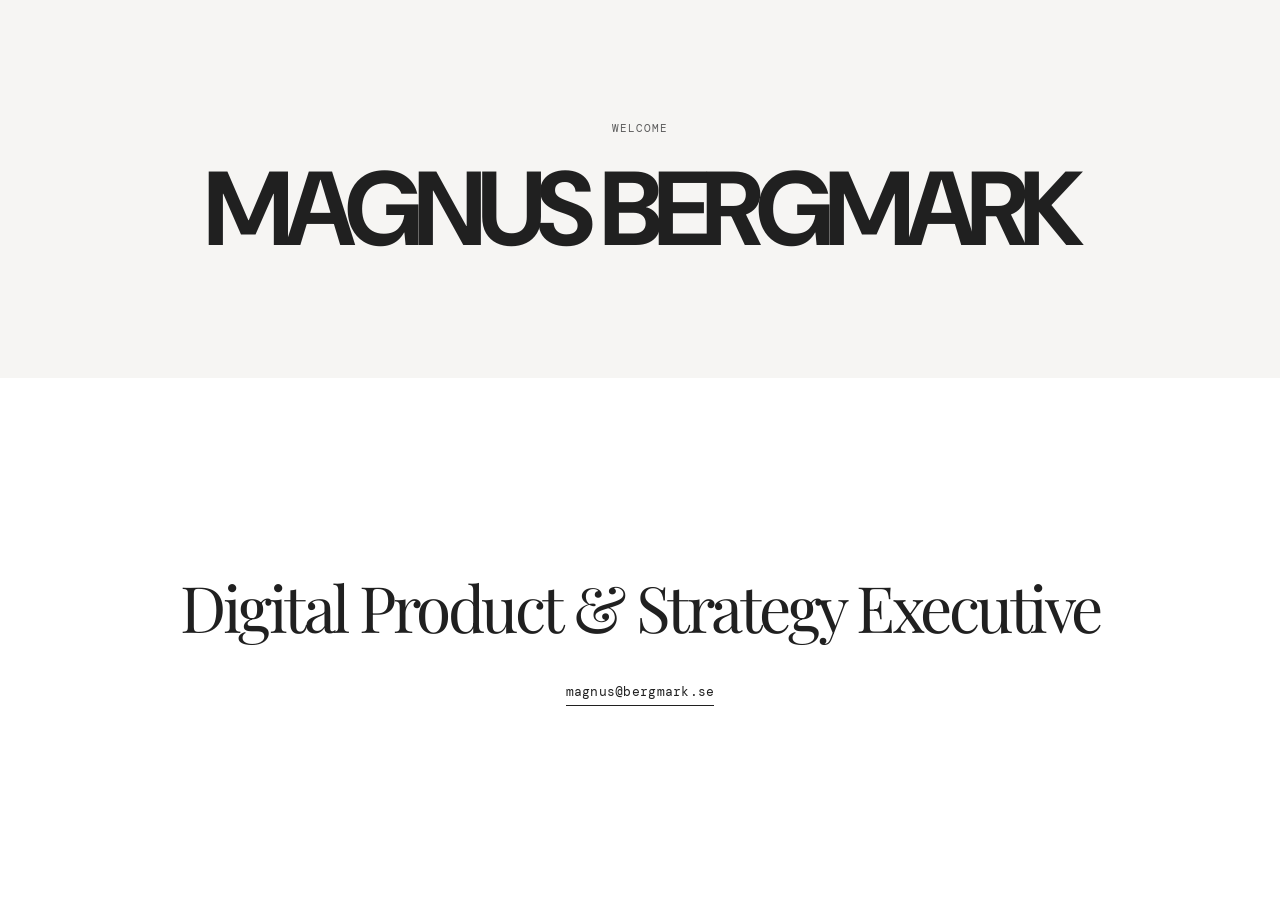
==== index.html @ d8d48bf5 "Initial website" ====
<!doctype html>
<html lang="en">
  <head>
    <meta charset="UTF-8" />
    <meta name="viewport" content="width=device-width, initial-scale=1.0" />
    <meta
      name="description"
      content="Magnus Bergmark — Digital Product & Strategy Executive."
    />
    <title>Magnus Bergmark</title>
    <link rel="preconnect" href="https://fonts.googleapis.com" />
    <link rel="preconnect" href="https://fonts.gstatic.com" crossorigin />
    <link
      href="https://fonts.googleapis.com/css2?family=DM+Mono&family=DM+Sans:wght@400;500;700&family=Playfair+Display:ital,wght@0,400;0,500;1,400&display=swap"
      rel="stylesheet"
    />
    <link rel="stylesheet" href="style.css" />
  </head>
  <body>
    <main>
      <section class="intro" aria-labelledby="name">
        <p class="eyebrow">WELCOME</p>
        <h1 id="name">MAGNUS BERGMARK</h1>
      </section>

      <section class="profile" aria-label="Introduction">
        <div class="profile-content">
          <p class="statement">
            Digital Product &amp; Strategy Executive
          </p>
          <a class="email" href="mailto:magnus@bergmark.se">magnus@bergmark.se</a>
        </div>
      </section>
    </main>
  </body>
</html>
---- style.css ----
:root {
  color: #202020;
  background: #f6f5f3;
  font-family: "DM Sans", Arial, sans-serif;
}

* {
  box-sizing: border-box;
}

body {
  margin: 0;
  min-width: 320px;
}

main {
  min-height: 100svh;
  display: grid;
  grid-template-rows: minmax(255px, 42vh) 1fr;
}

.intro {
  display: flex;
  flex-direction: column;
  align-items: center;
  justify-content: center;
  padding: 48px 24px;
  text-align: center;
}

.eyebrow {
  margin: 0 0 28px;
  color: #5d5d5d;
  font-family: "DM Mono", monospace;
  font-size: 0.7rem;
  letter-spacing: 0.08em;
  text-transform: uppercase;
}

h1 {
  margin: 0;
  font-size: clamp(2.8rem, 8.2vw, 7rem);
  font-weight: 700;
  letter-spacing: -0.08em;
  line-height: 0.9;
}

.profile {
  display: grid;
  place-items: center;
  padding: 80px 24px;
  background: #fff;
}

.profile-content {
  max-width: 970px;
  text-align: center;
}

.statement {
  margin: 0;
  font-family: "Playfair Display", Georgia, serif;
  font-size: clamp(2.1rem, 5vw, 4.65rem);
  font-weight: 400;
  letter-spacing: -0.055em;
  line-height: 1.08;
}

.statement span {
  color: #b1b1b1;
  font-family: "DM Sans", sans-serif;
  font-size: 0.55em;
  padding: 0 0.08em;
}

.email {
  display: inline-block;
  margin-top: 42px;
  border-bottom: 1px solid currentColor;
  color: inherit;
  font-family: "DM Mono", monospace;
  font-size: 0.82rem;
  letter-spacing: 0.02em;
  padding-bottom: 5px;
  text-decoration: none;
  transition: opacity 160ms ease;
}

.email:hover,
.email:focus-visible {
  opacity: 0.55;
}

@media (max-width: 580px) {
  main {
    grid-template-rows: minmax(230px, 34svh) 1fr;
  }

  .statement span {
    display: none;
  }

  .statement {
    line-height: 1.14;
  }
}
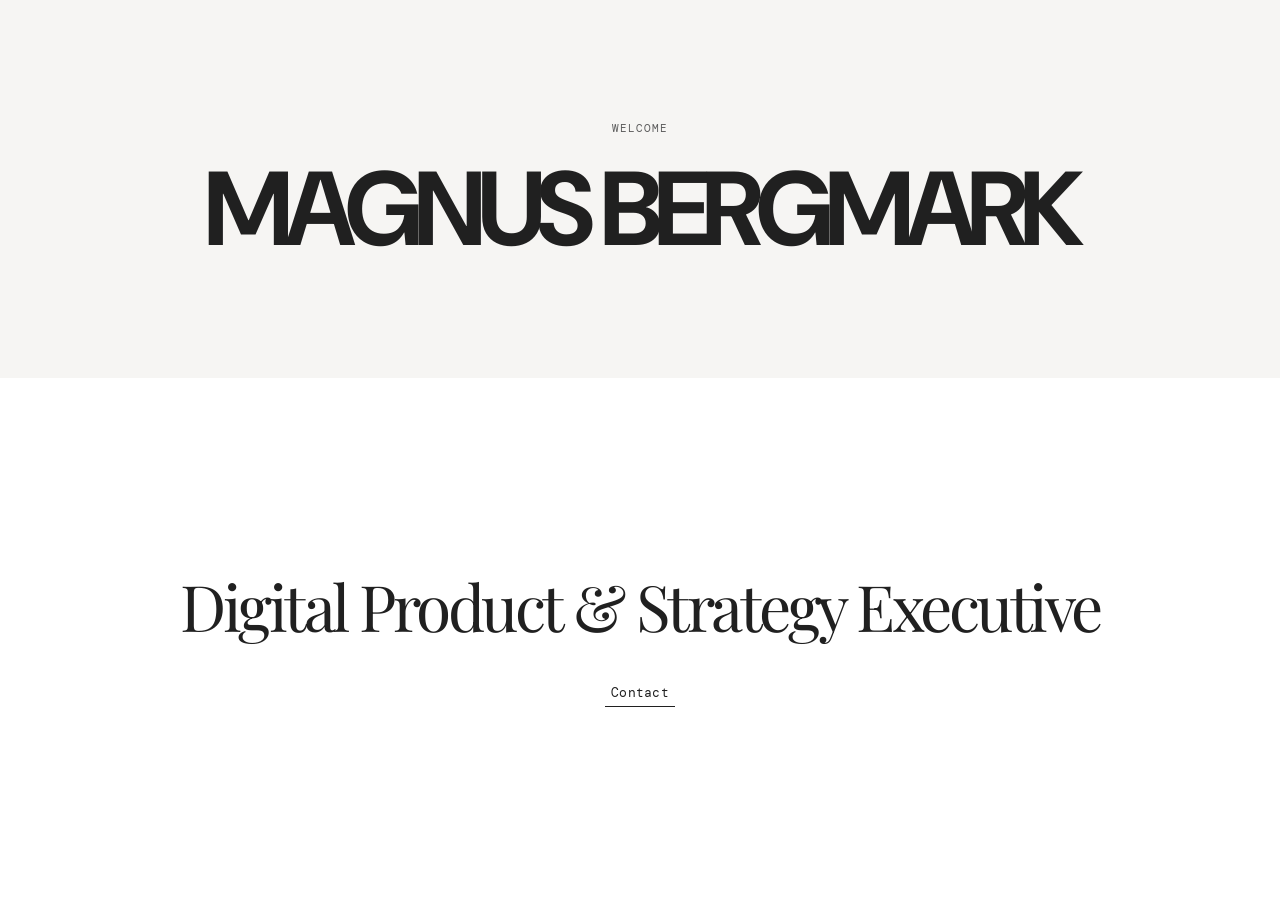
==== commit 9f408ef3: "Replace public email with contact button" ====
--- a/index.html
+++ b/index.html
@@ -28,9 +28,20 @@
           <p class="statement">
             Digital Product &amp; Strategy Executive
           </p>
-          <a class="email" href="mailto:magnus@bergmark.se">magnus@bergmark.se</a>
+          <button class="contact" id="contact-button" type="button">
+            Contact
+          </button>
         </div>
       </section>
     </main>
+    <script>
+      const contactButton = document.querySelector("#contact-button");
+
+      contactButton.addEventListener("click", () => {
+        const user = "magnus";
+        const domain = "bergmark.se";
+        window.location.href = `mailto:${user}@${domain}`;
+      });
+    </script>
   </body>
 </html>
--- a/style.css
+++ b/style.css
@@ -73,11 +73,14 @@
   padding: 0 0.08em;
 }
 
-.email {
+.contact {
   display: inline-block;
   margin-top: 42px;
+  border: 0;
   border-bottom: 1px solid currentColor;
+  background: transparent;
   color: inherit;
+  cursor: pointer;
   font-family: "DM Mono", monospace;
   font-size: 0.82rem;
   letter-spacing: 0.02em;
@@ -86,8 +89,8 @@
   transition: opacity 160ms ease;
 }
 
-.email:hover,
-.email:focus-visible {
+.contact:hover,
+.contact:focus-visible {
   opacity: 0.55;
 }
 
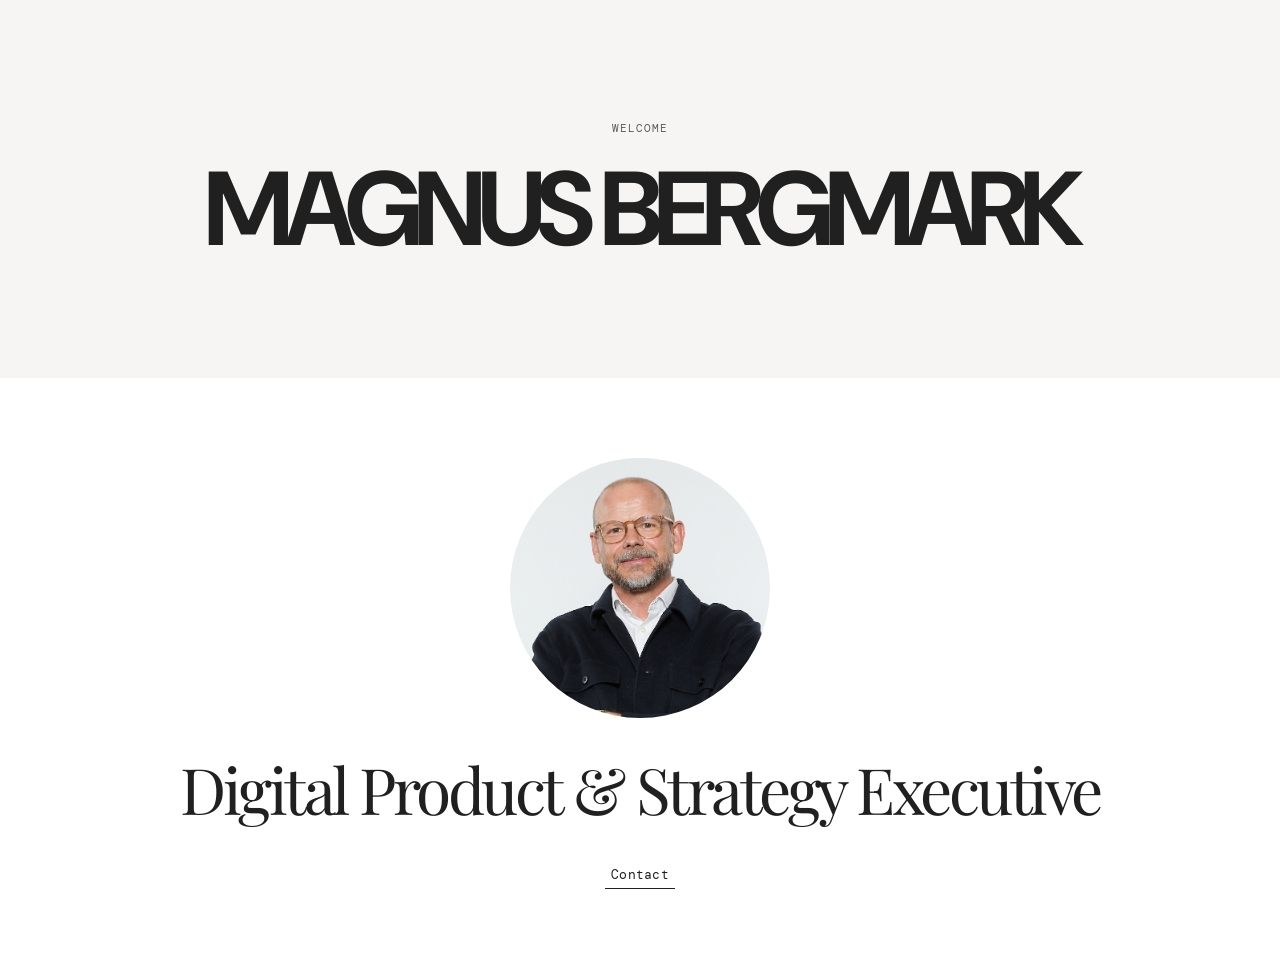
==== commit 0f35193f: "Add profile portrait" ====
--- a/index.html
+++ b/index.html
@@ -25,6 +25,11 @@
 
       <section class="profile" aria-label="Introduction">
         <div class="profile-content">
+          <img
+            class="profile-photo"
+            src="images/magnus-bergmark.jpg"
+            alt="Portrait of Magnus Bergmark"
+          />
           <p class="statement">
             Digital Product &amp; Strategy Executive
           </p>
--- a/style.css
+++ b/style.css
@@ -57,6 +57,16 @@
   text-align: center;
 }
 
+.profile-photo {
+  display: block;
+  width: min(260px, 70vw);
+  aspect-ratio: 1;
+  margin: 0 auto 36px;
+  border-radius: 50%;
+  object-fit: cover;
+  object-position: center 20%;
+}
+
 .statement {
   margin: 0;
   font-family: "Playfair Display", Georgia, serif;
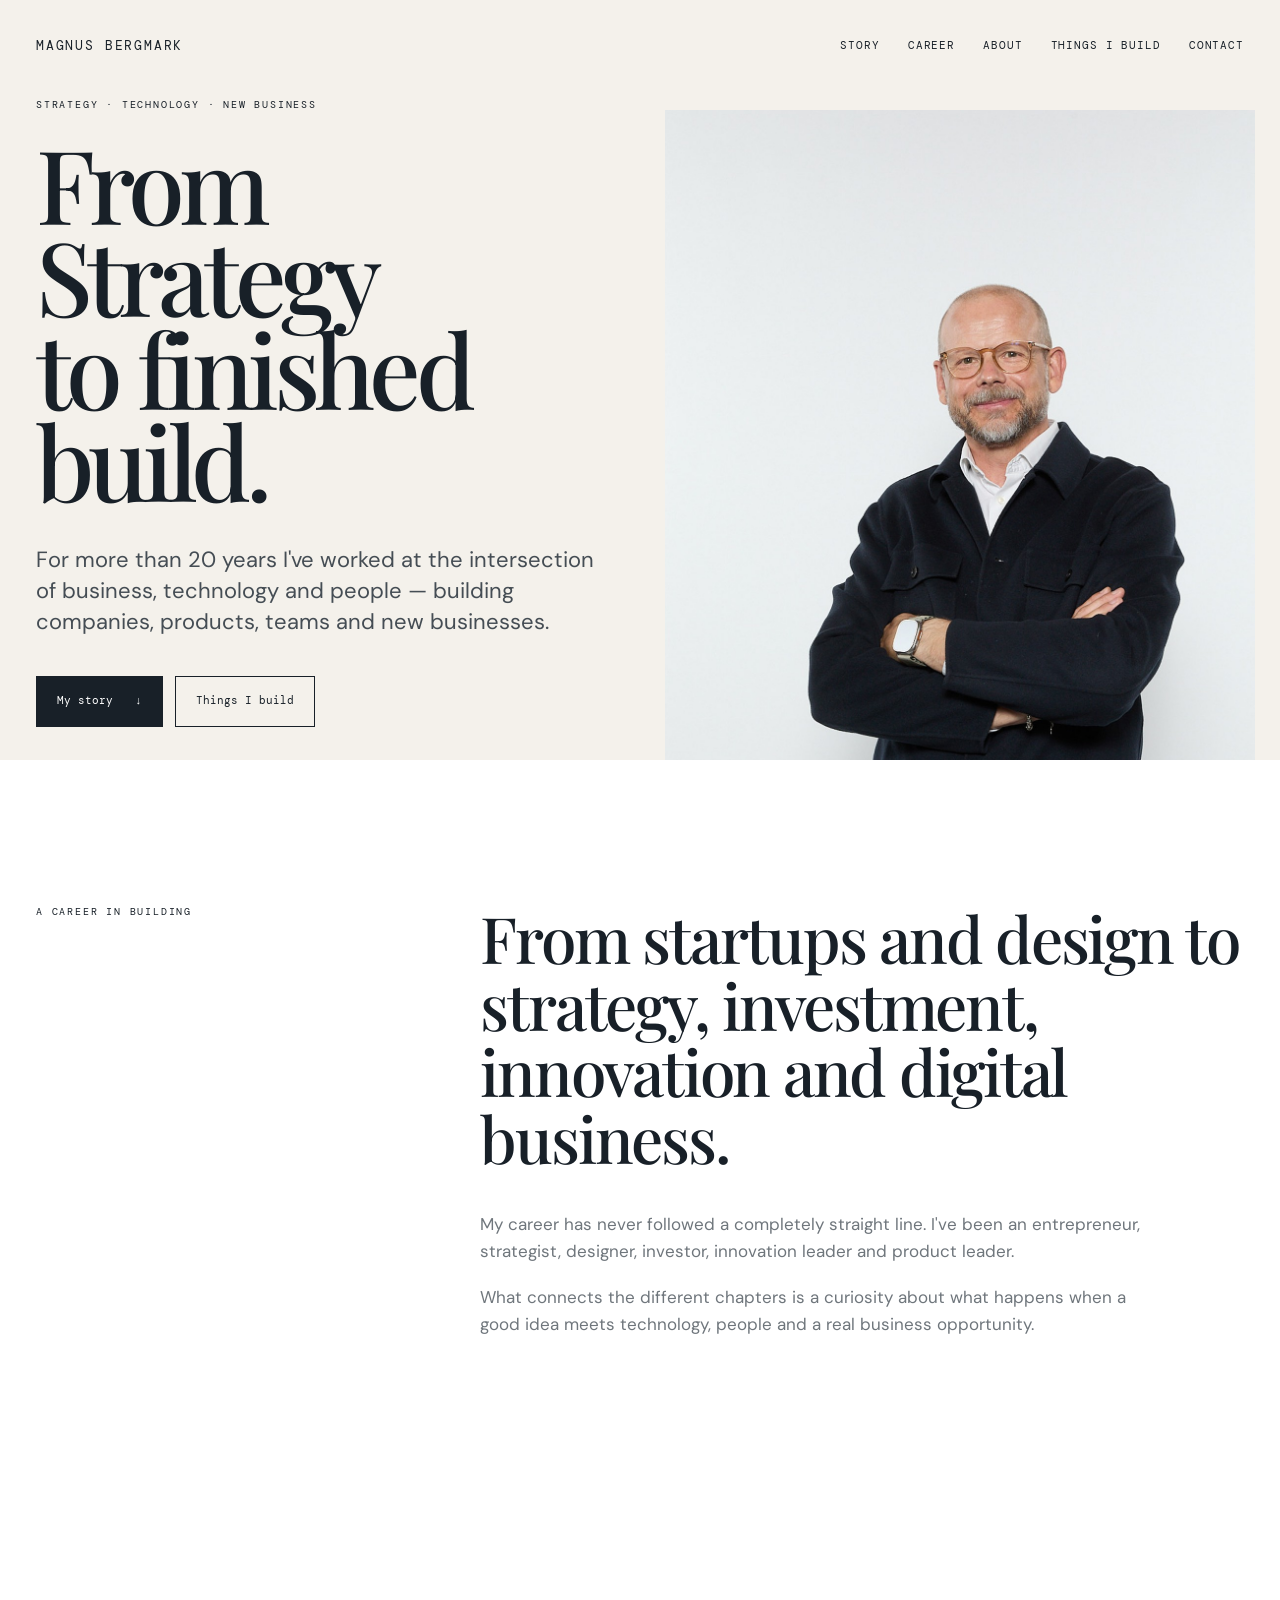
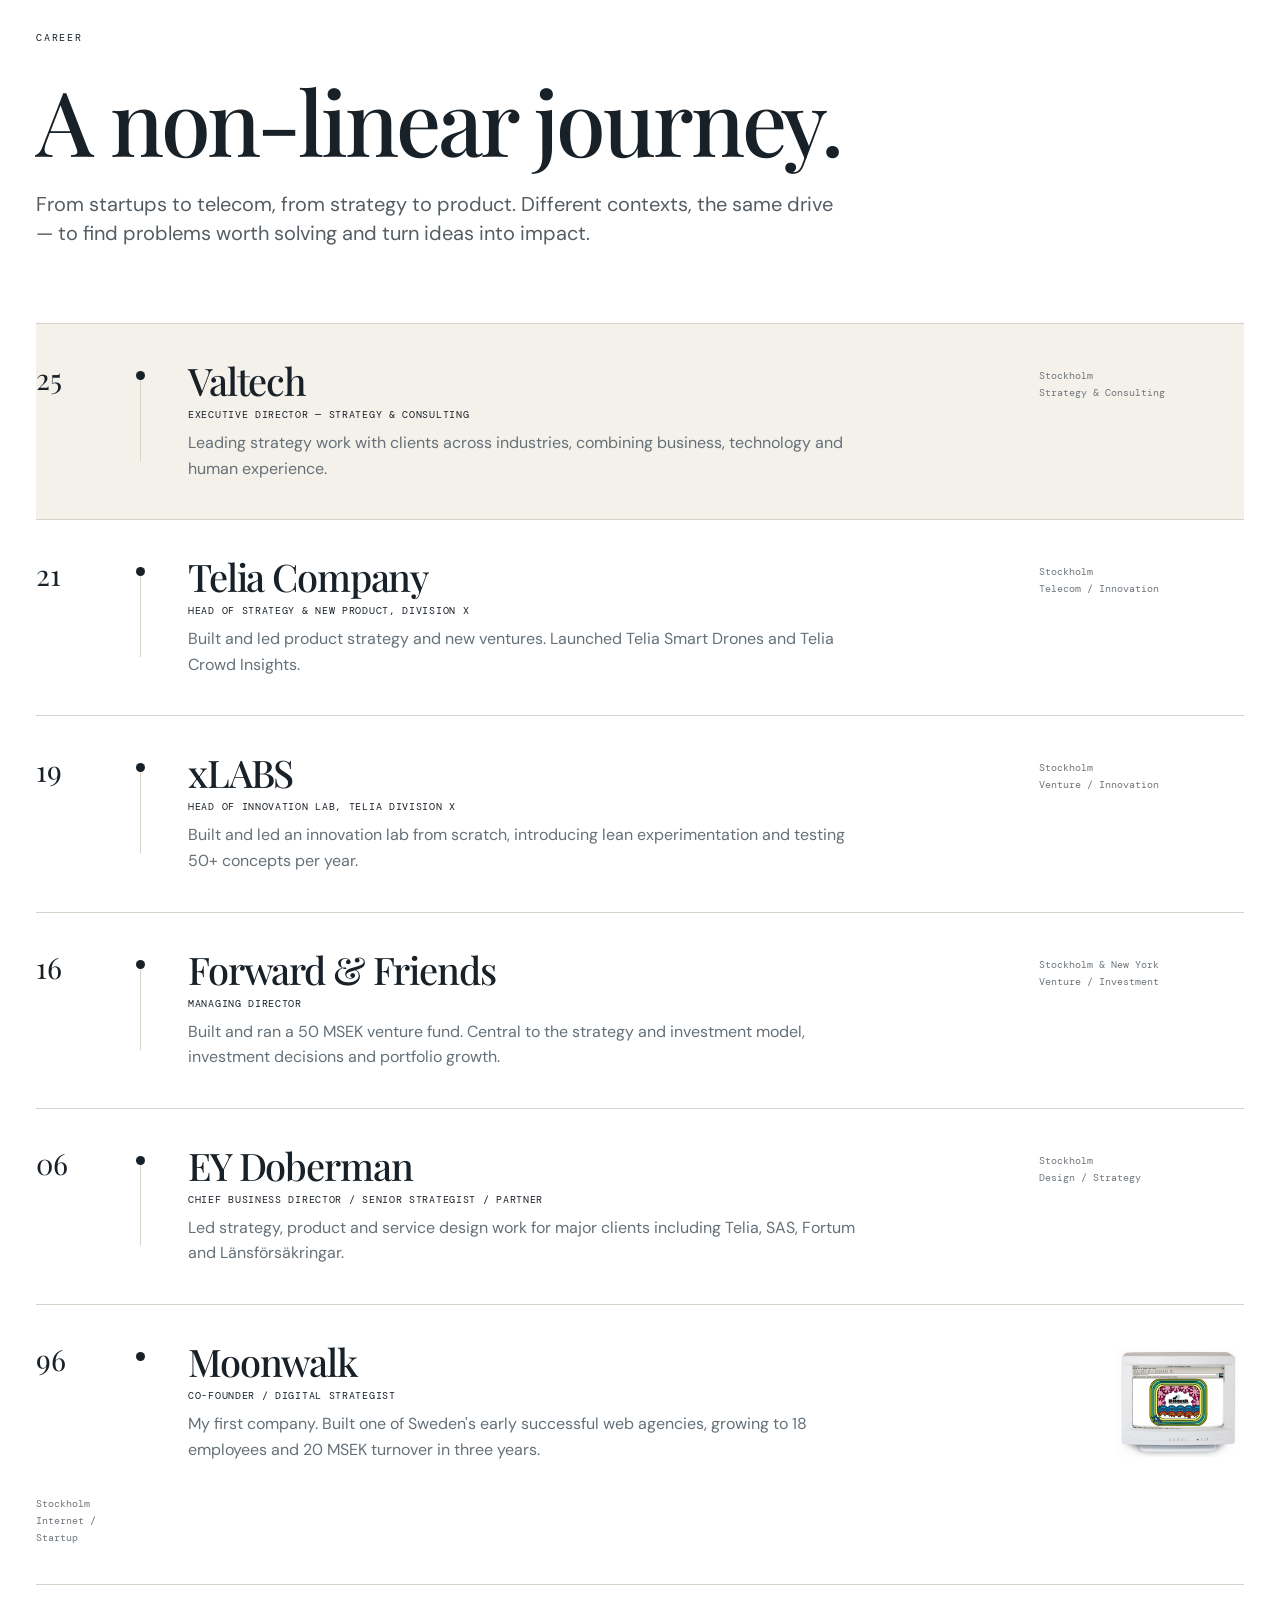
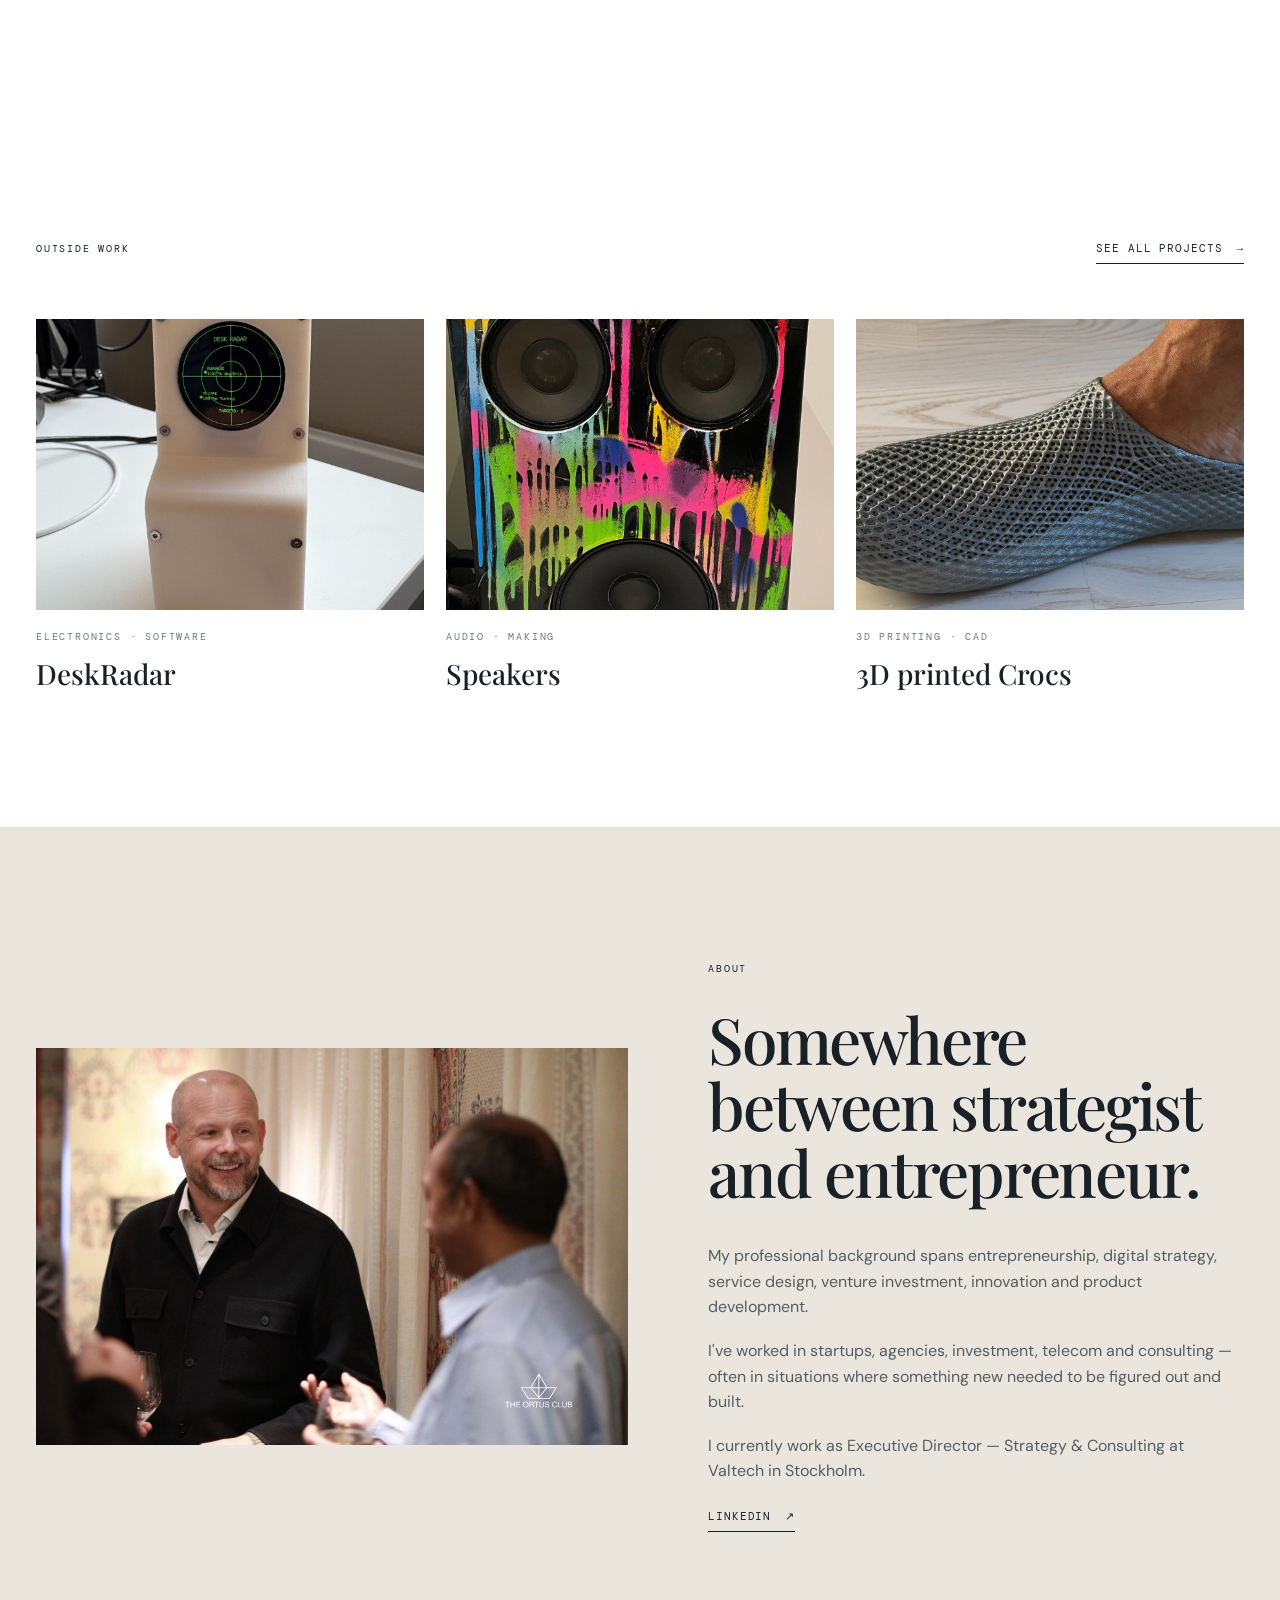
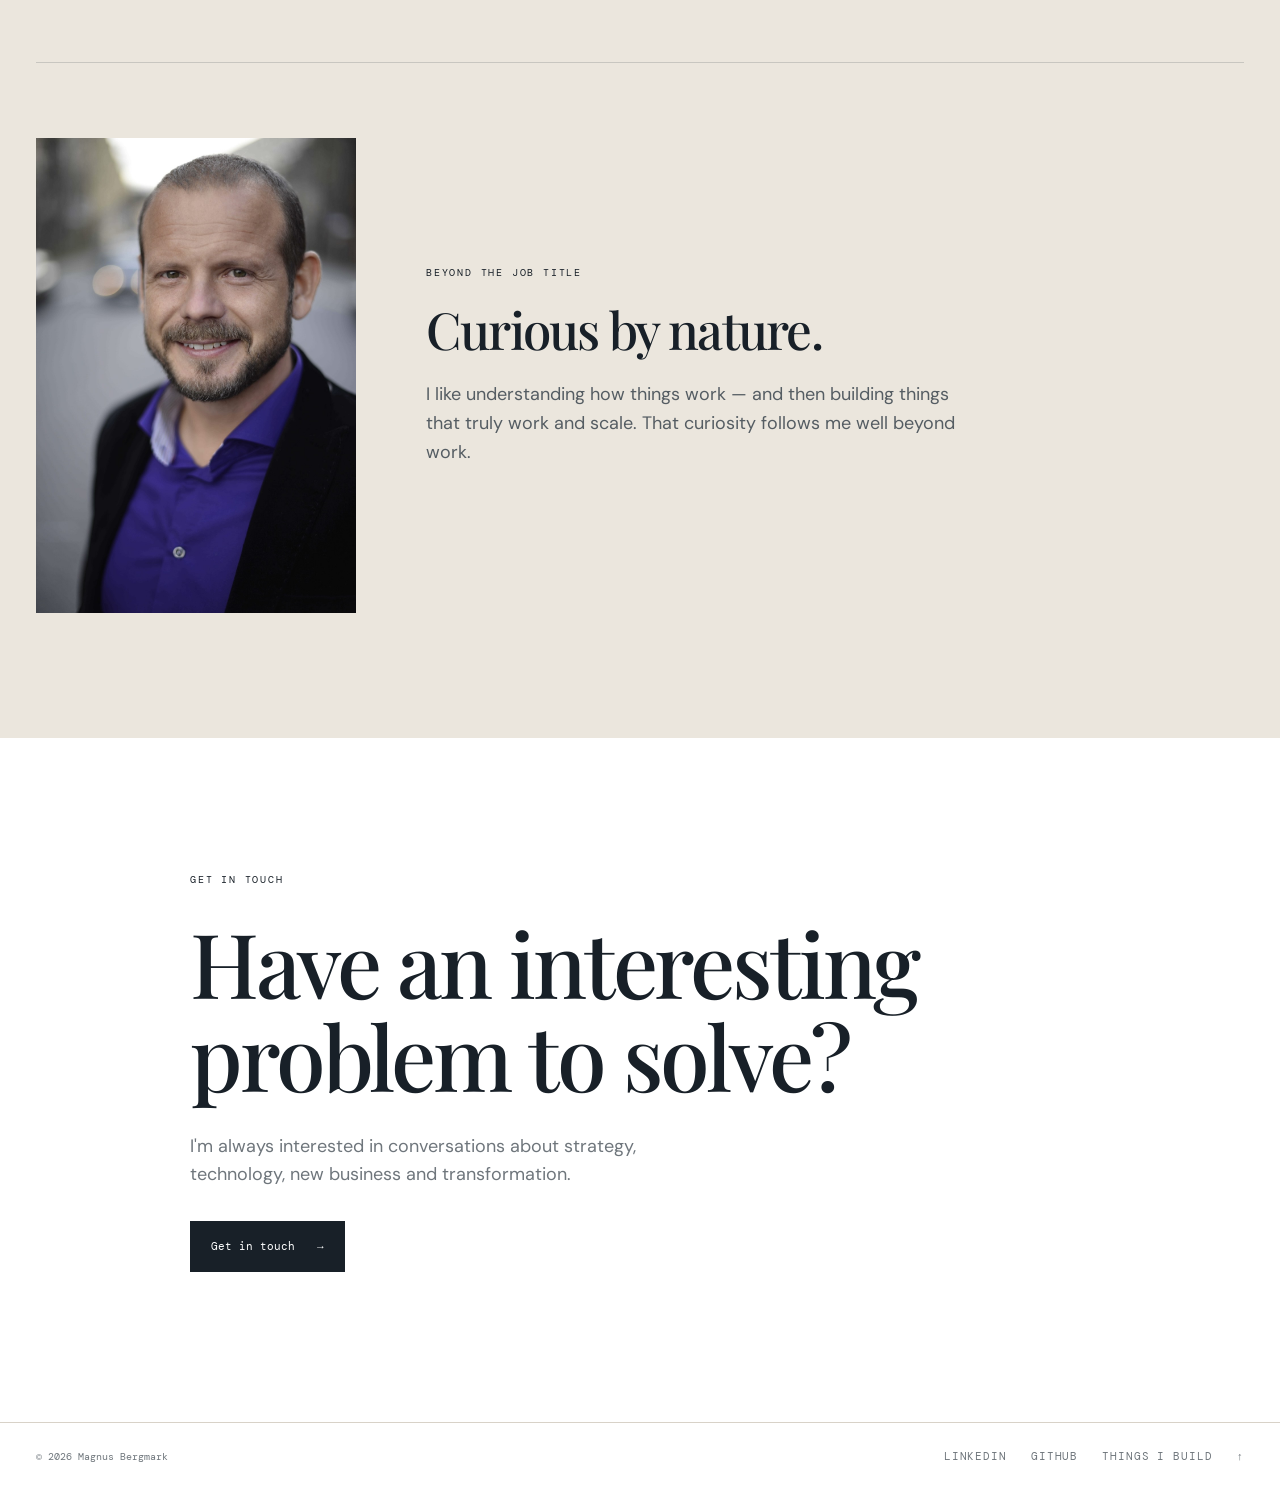
==== commit 2026d512: "Update website design and projects" ====
--- a/index.html
+++ b/index.html
@@ -1,52 +1,300 @@
-<!doctype html>
+<!DOCTYPE html>
 <html lang="en">
-  <head>
-    <meta charset="UTF-8" />
-    <meta name="viewport" content="width=device-width, initial-scale=1.0" />
-    <meta
-      name="description"
-      content="Magnus Bergmark — Digital Product & Strategy Executive."
-    />
+<head>
+    <meta charset="UTF-8">
+    <meta name="viewport" content="width=device-width, initial-scale=1.0">
     <title>Magnus Bergmark</title>
-    <link rel="preconnect" href="https://fonts.googleapis.com" />
-    <link rel="preconnect" href="https://fonts.gstatic.com" crossorigin />
-    <link
-      href="https://fonts.googleapis.com/css2?family=DM+Mono&family=DM+Sans:wght@400;500;700&family=Playfair+Display:ital,wght@0,400;0,500;1,400&display=swap"
-      rel="stylesheet"
-    />
-    <link rel="stylesheet" href="style.css" />
-  </head>
-  <body>
-    <main>
-      <section class="intro" aria-labelledby="name">
-        <p class="eyebrow">WELCOME</p>
-        <h1 id="name">MAGNUS BERGMARK</h1>
-      </section>
-
-      <section class="profile" aria-label="Introduction">
-        <div class="profile-content">
-          <img
-            class="profile-photo"
-            src="images/magnus-bergmark.jpg"
-            alt="Portrait of Magnus Bergmark"
-          />
-          <p class="statement">
-            Digital Product &amp; Strategy Executive
-          </p>
-          <button class="contact" id="contact-button" type="button">
-            Contact
-          </button>
-        </div>
-      </section>
-    </main>
-    <script>
-      const contactButton = document.querySelector("#contact-button");
-
-      contactButton.addEventListener("click", () => {
-        const user = "magnus";
-        const domain = "bergmark.se";
-        window.location.href = `mailto:${user}@${domain}`;
-      });
+    <meta name="description" content="Magnus Bergmark — strategy, technology, new business and innovation. A career spent building companies, products, teams and new businesses.">
+    <meta name="author" content="Magnus Bergmark">
+    <meta property="og:title" content="Magnus Bergmark">
+    <meta property="og:description" content="Strategy, technology, new business and innovation.">
+    <meta property="og:type" content="website">
+    <meta property="og:url" content="https://magnusbergmark.se/">
+    <meta property="og:image" content="https://magnusbergmark.se/images/magnus-portrait.jpg">
+
+    <link rel="preconnect" href="https://fonts.googleapis.com">
+    <link rel="preconnect" href="https://fonts.gstatic.com" crossorigin>
+    <link href="https://fonts.googleapis.com/css2?family=DM+Mono:wght@400;500&family=DM+Sans:wght@400;500;600&family=Playfair+Display:wght@500;600&display=swap" rel="stylesheet">
+    <link rel="stylesheet" href="style.css">
+
+    <script type="application/ld+json">
+    {
+      "@context": "https://schema.org",
+      "@type": "Person",
+      "name": "Magnus Bergmark",
+      "url": "https://magnusbergmark.se/",
+      "jobTitle": "Executive Director – Strategy & Consulting",
+      "worksFor": {"@type": "Organization", "name": "Valtech"},
+      "sameAs": [
+        "https://www.linkedin.com/in/magnusbergmark/",
+        "https://github.com/gostaman"
+      ]
+    }
     </script>
-  </body>
+</head>
+
+<body id="top">
+
+<header class="site-header">
+    <div class="container nav">
+        <a class="logo" href="index.html">MAGNUS BERGMARK</a>
+        <nav class="main-nav" aria-label="Main navigation">
+            <a href="#story">Story</a>
+            <a href="#career">Career</a>
+            <a href="#about">About</a>
+            <a href="projects.html">Things I build</a>
+            <a href="#contact">Contact</a>
+        </nav>
+    </div>
+</header>
+
+<main>
+
+    <section class="hero">
+        <div class="container hero-grid">
+            <div class="hero-copy">
+                <p class="eyebrow">Strategy · Technology · New Business</p>
+                <h1>From Strategy<br>to finished build.</h1>
+                <p class="hero-lead">
+                    For more than 20 years I've worked at the intersection of
+                    business, technology and people — building companies,
+                    products, teams and new businesses.
+                </p>
+                <div class="hero-actions">
+                    <a class="button button-dark" href="#story">My story <span>↓</span></a>
+                    <a class="button button-light" href="projects.html">Things I build</a>
+                </div>
+            </div>
+
+            <div class="hero-image">
+                <img src="images/magnus-portrait.jpg" alt="Magnus Bergmark">
+            </div>
+        </div>
+    </section>
+
+    <section class="statement" id="story">
+        <div class="container two-column">
+            <div class="section-label">A career in building</div>
+            <div class="statement-copy">
+                <h2>From startups and design to strategy, investment, innovation and digital business.</h2>
+                <p>
+                    My career has never followed a completely straight line.
+                    I've been an entrepreneur, strategist, designer, investor,
+                    innovation leader and product leader.
+                </p>
+                <p>
+                    What connects the different chapters is a curiosity about
+                    what happens when a good idea meets technology, people and
+                    a real business opportunity.
+                </p>
+            </div>
+        </div>
+    </section>
+
+    <section class="career" id="career">
+        <div class="container">
+            <div class="career-intro">
+                <p class="section-label">Career</p>
+                <h2>A non-linear journey.</h2>
+                <p>
+                    From startups to telecom, from strategy to product. Different contexts,
+                    the same drive — to find problems worth solving and turn ideas into impact.
+                </p>
+            </div>
+
+            <div class="career-timeline">
+
+                <article class="career-entry current">
+                    <div class="career-year">25</div>
+                    <div class="career-dot" aria-hidden="true"></div>
+                    <div class="career-main">
+                        <h3>Valtech</h3>
+                        <p class="career-role">Executive Director — Strategy &amp; Consulting</p>
+                        <p class="career-description">
+                            Leading strategy work with clients across industries, combining
+                            business, technology and human experience.
+                        </p>
+                    </div>
+                    <div class="career-meta">Stockholm<br>Strategy &amp; Consulting</div>
+                </article>
+
+                <article class="career-entry">
+                    <div class="career-year">21</div>
+                    <div class="career-dot" aria-hidden="true"></div>
+                    <div class="career-main">
+                        <h3>Telia Company</h3>
+                        <p class="career-role">Head of Strategy &amp; New Product, Division X</p>
+                        <p class="career-description">
+                            Built and led product strategy and new ventures. Launched Telia
+                            Smart Drones and Telia Crowd Insights.
+                        </p>
+                    </div>
+                    <div class="career-meta">Stockholm<br>Telecom / Innovation</div>
+                </article>
+
+                <article class="career-entry">
+                    <div class="career-year">19</div>
+                    <div class="career-dot" aria-hidden="true"></div>
+                    <div class="career-main">
+                        <h3>xLABS</h3>
+                        <p class="career-role">Head of Innovation Lab, Telia Division X</p>
+                        <p class="career-description">
+                            Built and led an innovation lab from scratch, introducing lean
+                            experimentation and testing 50+ concepts per year.
+                        </p>
+                    </div>
+                    <div class="career-meta">Stockholm<br>Venture / Innovation</div>
+                </article>
+
+                <article class="career-entry">
+                    <div class="career-year">16</div>
+                    <div class="career-dot" aria-hidden="true"></div>
+                    <div class="career-main">
+                        <h3>Forward &amp; Friends</h3>
+                        <p class="career-role">Managing Director</p>
+                        <p class="career-description">
+                            Built and ran a 50 MSEK venture fund. Central to the strategy
+                            and investment model, investment decisions and portfolio growth.
+                        </p>
+                    </div>
+                    <div class="career-meta">Stockholm &amp; New York<br>Venture / Investment</div>
+                </article>
+
+                <article class="career-entry">
+                    <div class="career-year">06</div>
+                    <div class="career-dot" aria-hidden="true"></div>
+                    <div class="career-main">
+                        <h3>EY Doberman</h3>
+                        <p class="career-role">Chief Business Director / Senior Strategist / Partner</p>
+                        <p class="career-description">
+                            Led strategy, product and service design work for major clients
+                            including Telia, SAS, Fortum and Länsförsäkringar.
+                        </p>
+                    </div>
+                    <div class="career-meta">Stockholm<br>Design / Strategy</div>
+                </article>
+
+                <article class="career-entry career-entry-moonwalk">
+                    <div class="career-year">96</div>
+                    <div class="career-dot" aria-hidden="true"></div>
+                    <div class="career-main">
+                        <h3>Moonwalk</h3>
+                        <p class="career-role">Co-founder / Digital Strategist</p>
+                        <p class="career-description">
+                            My first company. Built one of Sweden's early successful web
+                            agencies, growing to 18 employees and 20 MSEK turnover in three years.
+                        </p>
+                    </div>
+                    <div class="career-moonwalk-image">
+                        <img src="images/moonwalk-thumb.jpg" alt="Moonwalk website on a vintage computer">
+                    </div>
+                    <div class="career-meta">Stockholm<br>Internet / Startup</div>
+                </article>
+
+            </div>
+        </div>
+    </section>
+
+    <section class="personal-teaser">
+        <div class="container">
+            <div class="section-heading">
+                <p class="section-label">Outside work</p>
+                <a class="text-link" href="projects.html">See all projects <span>→</span></a>
+            </div>
+
+            <div class="teaser-grid">
+                <a class="teaser-card" href="projects.html#deskradar">
+                    <img src="images/deskradar-finished.jpg" alt="DeskRadar on a desk">
+                    <div>
+                        <p class="project-type">Electronics · Software</p>
+                        <h3>DeskRadar</h3>
+                    </div>
+                </a>
+                <a class="teaser-card" href="projects.html#speakers">
+                    <img src="images/speakers-finished.jpg" alt="Hand-built speakers">
+                    <div>
+                        <p class="project-type">Audio · Making</p>
+                        <h3>Speakers</h3>
+                    </div>
+                </a>
+                <a class="teaser-card" href="projects.html#crocs">
+                    <img src="images/crocs-finished.jpg" alt="3D printed Crocs">
+                    <div>
+                        <p class="project-type">3D printing · CAD</p>
+                        <h3>3D printed Crocs</h3>
+                    </div>
+                </a>
+            </div>
+        </div>
+    </section>
+
+    <section class="about" id="about">
+        <div class="container about-top">
+            <div class="about-conversation">
+                <img src="images/about-conversation.jpg" alt="Magnus Bergmark in conversation">
+            </div>
+            <div class="about-copy">
+                <p class="section-label">About</p>
+                <h2>Somewhere between strategist and entrepreneur.</h2>
+                <p>
+                    My professional background spans entrepreneurship, digital strategy,
+                    service design, venture investment, innovation and product development.
+                </p>
+                <p>
+                    I've worked in startups, agencies, investment, telecom and consulting —
+                    often in situations where something new needed to be figured out and built.
+                </p>
+                <p>
+                    I currently work as Executive Director — Strategy &amp; Consulting at Valtech
+                    in Stockholm.
+                </p>
+                <a class="text-link" href="https://www.linkedin.com/in/magnusbergmark/" target="_blank" rel="noopener">
+                    LinkedIn <span>↗</span>
+                </a>
+            </div>
+        </div>
+
+        <div class="container about-personal">
+            <div class="about-personal-image">
+                <img src="images/about-portrait.jpg" alt="Magnus Bergmark portrait">
+            </div>
+            <div class="about-personal-copy">
+                <p class="section-label">Beyond the job title</p>
+                <h3>Curious by nature.</h3>
+                <p>
+                    I like understanding how things work — and then building things that truly work and scale. That curiosity follows me well beyond work.
+                </p>
+            </div>
+        </div>
+    </section>
+
+    <section class="contact" id="contact">
+        <div class="container contact-inner">
+            <p class="section-label">Get in touch</p>
+            <h2>Have an interesting<br>problem to solve?</h2>
+            <p>
+                I'm always interested in conversations about strategy, technology,
+                new business and transformation.
+            </p>
+            <a class="button button-dark" href="mailto:magnus@bergmark.se">
+                Get in touch <span>→</span>
+            </a>
+        </div>
+    </section>
+
+</main>
+
+<footer>
+    <div class="container footer-inner">
+        <span>© 2026 Magnus Bergmark</span>
+        <div class="footer-links">
+            <a href="https://www.linkedin.com/in/magnusbergmark/" target="_blank" rel="noopener">LinkedIn</a>
+            <a href="https://github.com/gostaman" target="_blank" rel="noopener">GitHub</a>
+            <a href="projects.html">Things I build</a>
+            <a href="#top">↑</a>
+        </div>
+    </div>
+</footer>
+
+</body>
 </html>
--- a/style.css
+++ b/style.css
@@ -1,119 +1,601 @@
 :root {
-  color: #202020;
-  background: #f6f5f3;
-  font-family: "DM Sans", Arial, sans-serif;
-}
-
-* {
-  box-sizing: border-box;
-}
-
+    --ink: #182028;
+    --muted: #6f767c;
+    --cream: #f4f1eb;
+    --cream-2: #ebe6dd;
+    --line: #d8d2c8;
+    --white: #ffffff;
+    --serif: "Playfair Display", Georgia, serif;
+    --sans: "DM Sans", Arial, sans-serif;
+    --mono: "DM Mono", monospace;
+    --max: 1240px;
+}
+
+* { box-sizing: border-box; }
+html { scroll-behavior: smooth; }
 body {
-  margin: 0;
-  min-width: 320px;
-}
-
-main {
-  min-height: 100svh;
-  display: grid;
-  grid-template-rows: minmax(255px, 42vh) 1fr;
-}
-
-.intro {
-  display: flex;
-  flex-direction: column;
-  align-items: center;
-  justify-content: center;
-  padding: 48px 24px;
-  text-align: center;
-}
-
-.eyebrow {
-  margin: 0 0 28px;
-  color: #5d5d5d;
-  font-family: "DM Mono", monospace;
-  font-size: 0.7rem;
-  letter-spacing: 0.08em;
-  text-transform: uppercase;
-}
-
-h1 {
-  margin: 0;
-  font-size: clamp(2.8rem, 8.2vw, 7rem);
-  font-weight: 700;
-  letter-spacing: -0.08em;
-  line-height: 0.9;
-}
-
-.profile {
-  display: grid;
-  place-items: center;
-  padding: 80px 24px;
-  background: #fff;
-}
-
-.profile-content {
-  max-width: 970px;
-  text-align: center;
-}
-
-.profile-photo {
-  display: block;
-  width: min(260px, 70vw);
-  aspect-ratio: 1;
-  margin: 0 auto 36px;
-  border-radius: 50%;
-  object-fit: cover;
-  object-position: center 20%;
-}
-
-.statement {
-  margin: 0;
-  font-family: "Playfair Display", Georgia, serif;
-  font-size: clamp(2.1rem, 5vw, 4.65rem);
-  font-weight: 400;
-  letter-spacing: -0.055em;
-  line-height: 1.08;
-}
-
-.statement span {
-  color: #b1b1b1;
-  font-family: "DM Sans", sans-serif;
-  font-size: 0.55em;
-  padding: 0 0.08em;
-}
-
-.contact {
-  display: inline-block;
-  margin-top: 42px;
-  border: 0;
-  border-bottom: 1px solid currentColor;
-  background: transparent;
-  color: inherit;
-  cursor: pointer;
-  font-family: "DM Mono", monospace;
-  font-size: 0.82rem;
-  letter-spacing: 0.02em;
-  padding-bottom: 5px;
-  text-decoration: none;
-  transition: opacity 160ms ease;
-}
-
-.contact:hover,
-.contact:focus-visible {
-  opacity: 0.55;
-}
-
-@media (max-width: 580px) {
-  main {
-    grid-template-rows: minmax(230px, 34svh) 1fr;
-  }
-
-  .statement span {
-    display: none;
-  }
-
-  .statement {
-    line-height: 1.14;
-  }
-}
+    margin: 0;
+    color: var(--ink);
+    background: var(--white);
+    font-family: var(--sans);
+    line-height: 1.6;
+    -webkit-font-smoothing: antialiased;
+}
+img, video { display: block; max-width: 100%; }
+a { color: inherit; text-decoration: none; }
+
+.container {
+    width: min(calc(100% - 72px), var(--max));
+    margin-inline: auto;
+}
+
+.site-header {
+    position: absolute;
+    top: 0;
+    left: 0;
+    width: 100%;
+    z-index: 10;
+}
+
+.nav {
+    min-height: 92px;
+    display: flex;
+    align-items: center;
+    justify-content: space-between;
+    gap: 30px;
+}
+
+.logo {
+    font-family: var(--mono);
+    font-size: 13px;
+    letter-spacing: .14em;
+    white-space: nowrap;
+}
+
+.main-nav {
+    display: flex;
+    flex-wrap: wrap;
+    justify-content: flex-end;
+    gap: 28px;
+}
+
+.main-nav a,
+.footer-links a {
+    font-family: var(--mono);
+    font-size: 11px;
+    text-transform: uppercase;
+    letter-spacing: .08em;
+}
+
+.main-nav a:hover,
+.footer-links a:hover { opacity: .5; }
+
+.eyebrow,
+.section-label,
+.project-type,
+.career-role {
+    font-family: var(--mono);
+    text-transform: uppercase;
+    letter-spacing: .18em;
+    font-size: 10px;
+    line-height: 1.4;
+}
+
+.eyebrow { margin: 0 0 25px; }
+.section-label { margin: 0; }
+
+.hero {
+    background: var(--cream);
+    min-height: 760px;
+}
+
+.hero-grid {
+    min-height: 760px;
+    display: grid;
+    grid-template-columns: 48% 52%;
+    align-items: center;
+    gap: 30px;
+}
+
+.hero-copy { padding-top: 65px; max-width: 600px; }
+
+.hero h1 {
+    font-family: var(--serif);
+    font-weight: 500;
+    font-size: clamp(70px, 8vw, 118px);
+    line-height: .9;
+    letter-spacing: -.055em;
+    margin: 0 0 38px;
+}
+
+.hero-lead {
+    max-width: 570px;
+    font-size: 22px;
+    line-height: 1.42;
+    color: #454d54;
+    margin: 0;
+}
+
+.hero-actions {
+    display: flex;
+    gap: 12px;
+    margin-top: 38px;
+    flex-wrap: wrap;
+}
+
+.button {
+    display: inline-flex;
+    align-items: center;
+    gap: 22px;
+    min-height: 51px;
+    padding: 13px 20px;
+    border: 1px solid var(--ink);
+    font-family: var(--mono);
+    font-size: 11px;
+    transition: .2s ease;
+}
+
+.button-dark { color: var(--white); background: var(--ink); }
+.button-dark:hover { color: var(--ink); background: transparent; }
+.button-light:hover { color: var(--white); background: var(--ink); }
+
+.hero-image {
+    align-self: stretch;
+    display: flex;
+    align-items: end;
+    justify-content: center;
+    padding-top: 105px;
+}
+
+.hero-image img {
+    width: min(100%, 590px);
+    height: 650px;
+    object-fit: cover;
+    object-position: center top;
+}
+
+.statement { padding: 145px 0 155px; }
+
+.two-column {
+    display: grid;
+    grid-template-columns: 31% 69%;
+    gap: 70px;
+}
+
+.statement-copy { max-width: 800px; }
+
+.statement h2,
+.about-copy h2,
+.contact h2,
+.career-intro h2 {
+    font-family: var(--serif);
+    font-weight: 500;
+    line-height: 1.04;
+    letter-spacing: -.035em;
+}
+
+.statement h2 {
+    font-size: clamp(42px, 5vw, 68px);
+    margin: 0 0 40px;
+}
+
+.statement p {
+    max-width: 670px;
+    color: var(--muted);
+    font-size: 17px;
+    margin: 0 0 18px;
+}
+
+/* Career timeline */
+.career {
+    padding: 120px 0 135px;
+    background: var(--white);
+}
+
+.career-intro {
+    max-width: 880px;
+    margin-bottom: 75px;
+}
+
+.career-intro h2 {
+    font-size: clamp(54px, 7vw, 92px);
+    margin: 28px 0 24px;
+}
+
+.career-intro > p:last-child {
+    max-width: 800px;
+    margin: 0;
+    color: #555d63;
+    font-size: 20px;
+    line-height: 1.45;
+}
+
+.career-timeline {
+    border-top: 1px solid var(--line);
+}
+
+.career-entry {
+    position: relative;
+    display: grid;
+    grid-template-columns: 72px 24px minmax(0, 1fr) 205px;
+    gap: 28px;
+    padding: 38px 0;
+    border-bottom: 1px solid var(--line);
+}
+
+.career-year {
+    font-family: var(--serif);
+    font-size: 29px;
+    line-height: 1;
+    padding-top: 2px;
+}
+
+.career-dot {
+    width: 9px;
+    height: 9px;
+    border-radius: 50%;
+    background: var(--ink);
+    margin-top: 9px;
+    position: relative;
+}
+
+.career-dot::after {
+    content: "";
+    position: absolute;
+    left: 4px;
+    top: 9px;
+    width: 1px;
+    height: calc(100% + 72px);
+    background: var(--line);
+}
+
+.career-entry:last-child .career-dot::after { display: none; }
+
+.career-main h3 {
+    font-family: var(--serif);
+    font-size: 38px;
+    line-height: 1;
+    font-weight: 500;
+    letter-spacing: -.03em;
+    margin: 0 0 8px;
+}
+
+.career-role {
+    color: var(--ink);
+    margin: 0 0 8px;
+    letter-spacing: .07em;
+}
+
+.career-description {
+    max-width: 690px;
+    margin: 0;
+    color: #657078;
+}
+
+.career-meta {
+    align-self: start;
+    font-family: var(--mono);
+    font-size: 10px;
+    line-height: 1.7;
+    color: var(--muted);
+    padding-top: 5px;
+}
+
+.career-entry.current { background: var(--cream); }
+.career-entry.current > * { position: relative; z-index: 1; }
+.career-entry-moonwalk { align-items: start; }
+
+.career-moonwalk-image {
+    align-self: center;
+    justify-self: end;
+    width: 125px;
+    margin-right: 4px;
+}
+
+.career-moonwalk-image img {
+    width: 100%;
+    aspect-ratio: 420 / 368;
+    object-fit: cover;
+}
+
+.personal-teaser { padding: 120px 0 130px; }
+
+.section-heading {
+    display: flex;
+    justify-content: space-between;
+    align-items: baseline;
+    gap: 30px;
+    margin-bottom: 55px;
+}
+
+.teaser-grid {
+    display: grid;
+    grid-template-columns: repeat(3, 1fr);
+    gap: 22px;
+}
+
+.teaser-card img {
+    width: 100%;
+    aspect-ratio: 4 / 3;
+    object-fit: cover;
+    transition: transform .35s ease;
+}
+
+.teaser-card:hover img { transform: scale(1.015); }
+.teaser-card > div { padding: 20px 0 0; }
+.teaser-card .project-type { margin: 0 0 8px; color: var(--muted); }
+.teaser-card h3 {
+    font-family: var(--serif);
+    font-size: 28px;
+    font-weight: 500;
+    margin: 0;
+}
+
+.text-link {
+    display: inline-flex;
+    gap: 14px;
+    align-items: center;
+    font-family: var(--mono);
+    font-size: 11px;
+    text-transform: uppercase;
+    letter-spacing: .08em;
+    border-bottom: 1px solid var(--ink);
+    padding-bottom: 5px;
+}
+
+.text-link:hover { opacity: .55; }
+
+.about {
+    background: var(--cream-2);
+    padding: 120px 0 125px;
+}
+
+.about-top {
+    display: grid;
+    grid-template-columns: minmax(0, 1.05fr) minmax(0, .95fr);
+    gap: 80px;
+    align-items: center;
+}
+
+.about-conversation { width: 100%; overflow: hidden; }
+.about-conversation img {
+    width: 100%;
+    height: auto;
+    aspect-ratio: 1142 / 767;
+    object-fit: cover;
+}
+
+.about-copy { padding: 15px 0; max-width: 600px; }
+.about-copy h2 {
+    font-size: clamp(44px, 5vw, 70px);
+    margin: 30px 0 38px;
+}
+.about-copy p:not(.section-label) {
+    max-width: 570px;
+    color: #555d63;
+    margin: 0 0 18px;
+}
+
+.about-personal {
+    display: grid;
+    grid-template-columns: 320px minmax(0, 1fr);
+    gap: 70px;
+    align-items: center;
+    margin-top: 115px;
+    padding-top: 75px;
+    border-top: 1px solid rgba(24, 32, 40, .16);
+}
+
+.about-personal-image { width: 320px; }
+.about-personal-image img { width: 100%; height: auto; }
+.about-personal-copy { max-width: 650px; }
+.about-personal-copy h3 {
+    font-family: var(--serif);
+    font-size: clamp(42px, 4vw, 60px);
+    font-weight: 500;
+    line-height: 1;
+    letter-spacing: -.035em;
+    margin: 24px 0 25px;
+}
+.about-personal-copy p:not(.section-label) {
+    max-width: 560px;
+    color: #555d63;
+    font-size: 18px;
+}
+
+.contact { padding: 135px 0 150px; }
+.contact-inner { max-width: 900px; }
+.contact h2 { font-size: clamp(54px, 7vw, 94px); margin: 28px 0 30px; }
+.contact p:not(.section-label) {
+    max-width: 520px;
+    color: var(--muted);
+    font-size: 18px;
+    margin: 0 0 32px;
+}
+
+footer { border-top: 1px solid var(--line); padding: 25px 0; }
+.footer-inner {
+    display: flex;
+    justify-content: space-between;
+    align-items: center;
+    gap: 30px;
+    color: var(--muted);
+    font-family: var(--mono);
+    font-size: 10px;
+}
+.footer-links { display: flex; flex-wrap: wrap; gap: 24px; }
+
+/* Projects page */
+.projects-hero { background: var(--cream); padding: 185px 0 115px; }
+.projects-hero h1 {
+    font-family: var(--serif);
+    font-weight: 500;
+    font-size: clamp(72px, 10vw, 145px);
+    line-height: .9;
+    letter-spacing: -.055em;
+    margin: 0 0 38px;
+}
+.projects-intro {
+    max-width: 560px;
+    font-size: 22px;
+    line-height: 1.45;
+    color: #4c545a;
+    margin: 0;
+}
+
+.project-list { padding: 120px 0; }
+.project-feature {
+    display: grid;
+    grid-template-columns: minmax(0, 1.15fr) minmax(300px, .85fr);
+    gap: 90px;
+    align-items: center;
+    padding: 0 0 145px;
+    margin-bottom: 145px;
+    border-bottom: 1px solid var(--line);
+}
+.project-feature:last-child { margin-bottom: 0; }
+.project-reverse { grid-template-columns: minmax(300px, .85fr) minmax(0, 1.15fr); }
+.project-reverse .project-media { order: 2; }
+.project-reverse .project-copy { order: 1; }
+.project-media img,
+.project-media video {
+    width: 100%;
+    aspect-ratio: 3 / 4;
+    object-fit: cover;
+    background: var(--cream);
+}
+.project-media-stack { position: relative; padding-right: 13%; padding-bottom: 14%; }
+.project-media-stack .secondary-image {
+    position: absolute;
+    right: 0;
+    bottom: 0;
+    width: 43%;
+    aspect-ratio: 3 / 4;
+    border: 8px solid var(--white);
+}
+.video-media video { background: #111; }
+.project-copy { max-width: 520px; }
+.project-copy .project-type { color: var(--muted); margin: 0 0 16px; }
+.project-copy h2 {
+    font-family: var(--serif);
+    font-size: clamp(48px, 5vw, 74px);
+    line-height: .98;
+    letter-spacing: -.04em;
+    font-weight: 500;
+    margin: 0 0 20px;
+}
+.project-lead { font-size: 21px !important; color: var(--ink) !important; line-height: 1.4; }
+.project-copy p { color: var(--muted); margin: 0 0 20px; }
+.project-tech {
+    font-family: var(--mono);
+    font-size: 10px;
+    text-transform: uppercase;
+    letter-spacing: .08em;
+    color: var(--ink) !important;
+    padding-top: 10px;
+}
+.projects-end { background: var(--cream); padding: 85px 0 110px; }
+.projects-end > .container > p:not(.section-label) { color: var(--muted); margin: 10px 0 20px; }
+
+@media (max-width: 900px) {
+    .container { width: min(calc(100% - 46px), var(--max)); }
+    .nav { align-items: flex-start; padding-top: 25px; }
+    .main-nav { gap: 13px 20px; }
+    .hero-grid { grid-template-columns: 1fr 1fr; min-height: 690px; }
+    .hero { min-height: 690px; }
+    .hero h1 { font-size: 72px; }
+    .hero-image { padding-top: 115px; }
+    .hero-image img { height: 570px; }
+    .two-column { grid-template-columns: 25% 75%; gap: 40px; }
+    .career-entry { grid-template-columns: 55px 18px minmax(0, 1fr) 160px; gap: 20px; }
+    .career-main h3 { font-size: 34px; }
+    .career-meta { font-size: 9px; }
+    .career-moonwalk-image { width: 100px; }
+    .project-feature, .project-reverse { gap: 50px; }
+}
+
+@media (max-width: 700px) {
+    .container { width: calc(100% - 36px); }
+    .nav { min-height: auto; padding: 22px 0 0; align-items: flex-start; flex-direction: column; }
+    .main-nav { justify-content: flex-start; gap: 10px 18px; }
+    .main-nav a { font-size: 9px; }
+
+    .hero { min-height: auto; }
+    .hero-grid { display: flex; flex-direction: column; min-height: auto; gap: 0; }
+    .hero-copy { padding-top: 150px; padding-bottom: 55px; }
+    .hero h1 { font-size: 67px; }
+    .hero-lead { font-size: 19px; }
+    .hero-image { padding-top: 0; width: 100%; }
+    .hero-image img { height: auto; width: 100%; max-height: 650px; object-fit: cover; object-position: center top; }
+
+    .statement { padding: 90px 0 100px; }
+    .two-column { display: block; }
+    .statement .section-label { margin-bottom: 35px; }
+    .statement h2 { font-size: 43px; }
+
+    .career { padding: 85px 0; }
+    .career-intro { margin-bottom: 50px; }
+    .career-intro h2 { font-size: 55px; }
+    .career-intro > p:last-child { font-size: 18px; }
+    .career-entry {
+        grid-template-columns: 40px 14px minmax(0, 1fr);
+        gap: 12px;
+        padding: 30px 0;
+    }
+    .career-year { font-size: 24px; }
+    .career-main h3 { font-size: 32px; }
+    .career-meta { grid-column: 3; padding-top: 0; }
+    .career-moonwalk-image {
+        grid-column: 3;
+        grid-row: 4;
+        justify-self: start;
+        width: 135px;
+        margin-top: 8px;
+    }
+
+    .personal-teaser { padding: 85px 0 90px; }
+    .section-heading { display: block; margin-bottom: 40px; }
+    .section-heading .text-link { margin-top: 15px; }
+    .teaser-grid { grid-template-columns: 1fr; gap: 42px; }
+
+    .about { padding: 85px 0 90px; }
+    .about-top { display: block; }
+    .about-conversation { margin-bottom: 55px; }
+    .about-copy { padding: 0; }
+    .about-copy h2 { font-size: 48px; }
+    .about-personal {
+        display: grid;
+        grid-template-columns: 220px 1fr;
+        gap: 28px;
+        margin-top: 75px;
+        padding-top: 55px;
+    }
+    .about-personal-image { width: 220px; }
+    .about-personal-copy h3 { font-size: 42px; }
+    .about-personal-copy p:not(.section-label) { font-size: 16px; }
+
+    .contact { padding: 90px 0 100px; }
+    .contact h2 { font-size: 54px; }
+    .footer-inner { align-items: flex-start; flex-direction: column; }
+
+    .projects-hero { padding: 160px 0 90px; }
+    .projects-hero h1 { font-size: 70px; }
+    .projects-intro { font-size: 19px; }
+    .project-list { padding: 80px 0; }
+    .project-feature, .project-reverse {
+        display: flex;
+        flex-direction: column;
+        gap: 45px;
+        padding-bottom: 85px;
+        margin-bottom: 85px;
+    }
+    .project-reverse .project-media, .project-reverse .project-copy { order: initial; }
+    .project-copy h2 { font-size: 55px; }
+    .project-media-stack { padding-right: 8%; padding-bottom: 10%; }
+    .project-media-stack .secondary-image { border-width: 5px; }
+}
+
+@media (max-width: 520px) {
+    .about-personal { display: block; }
+    .about-personal-image { width: min(220px, 70%); margin-bottom: 38px; }
+}
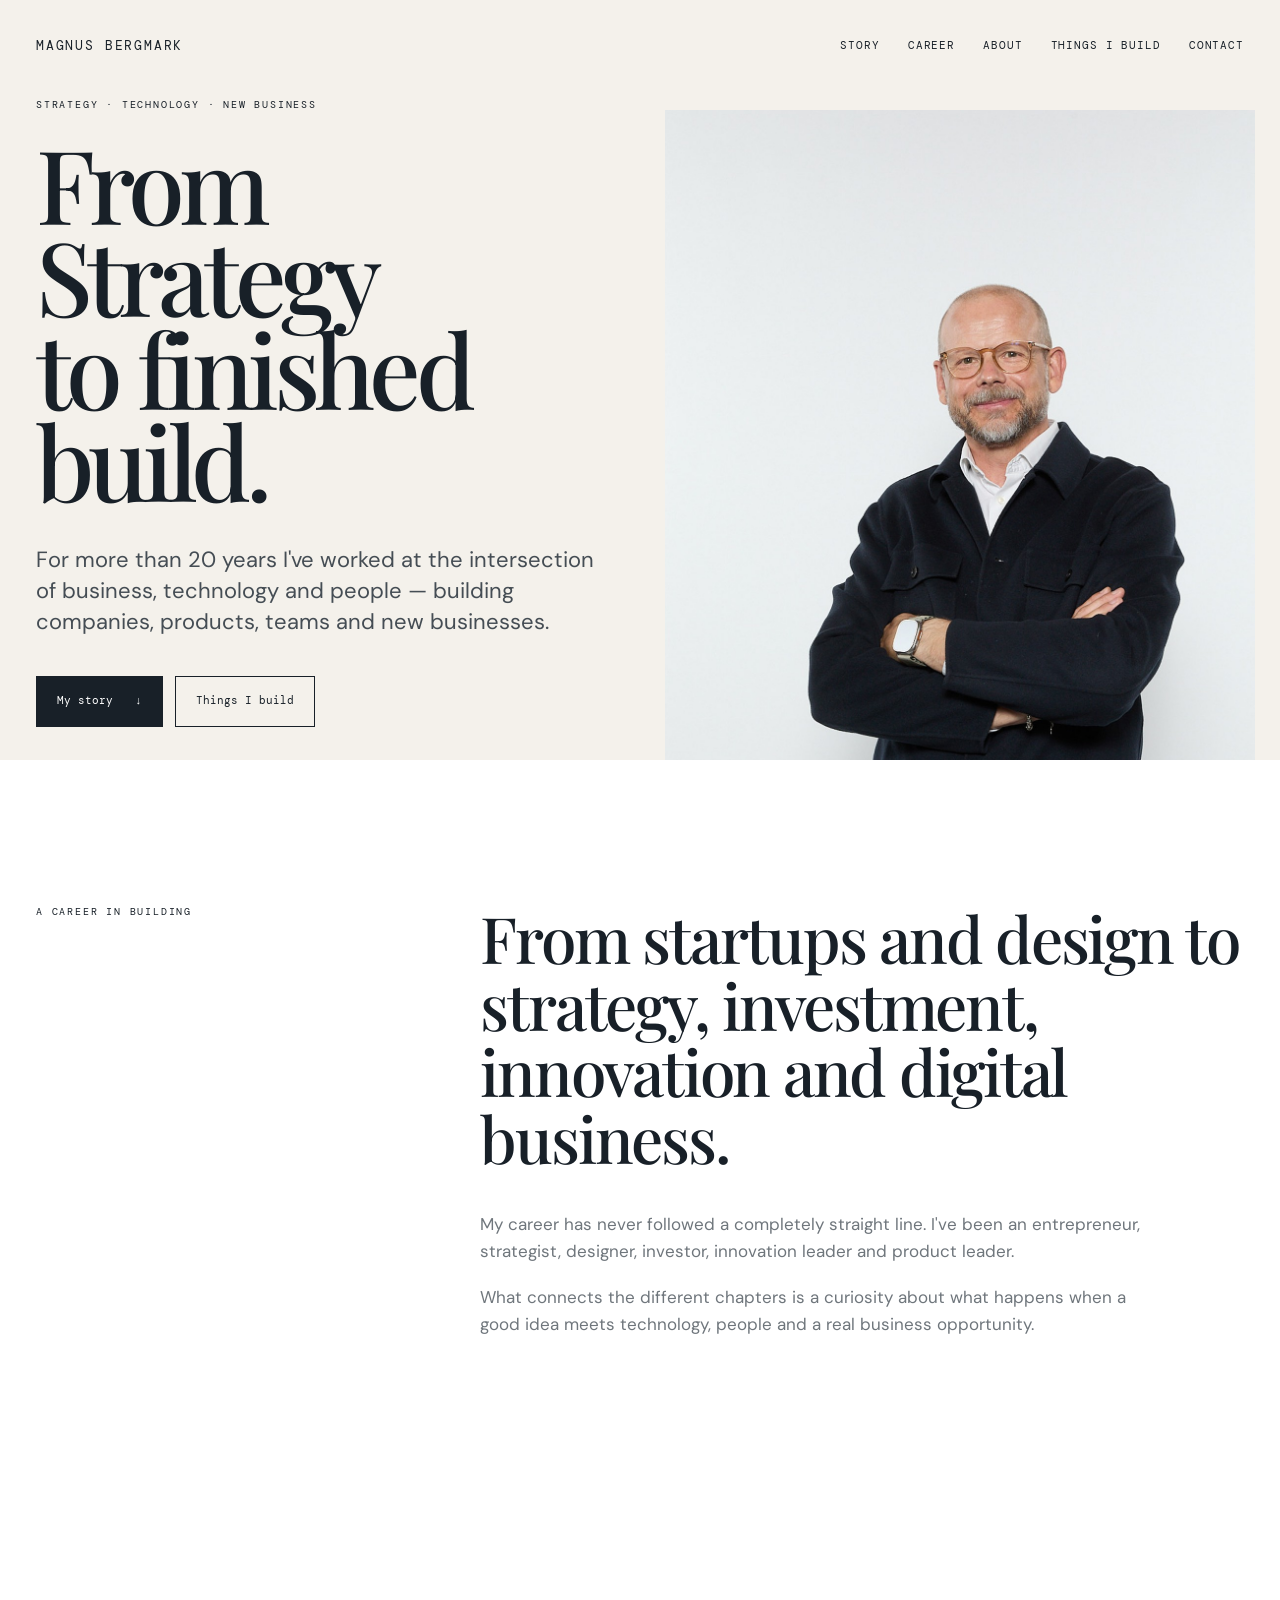
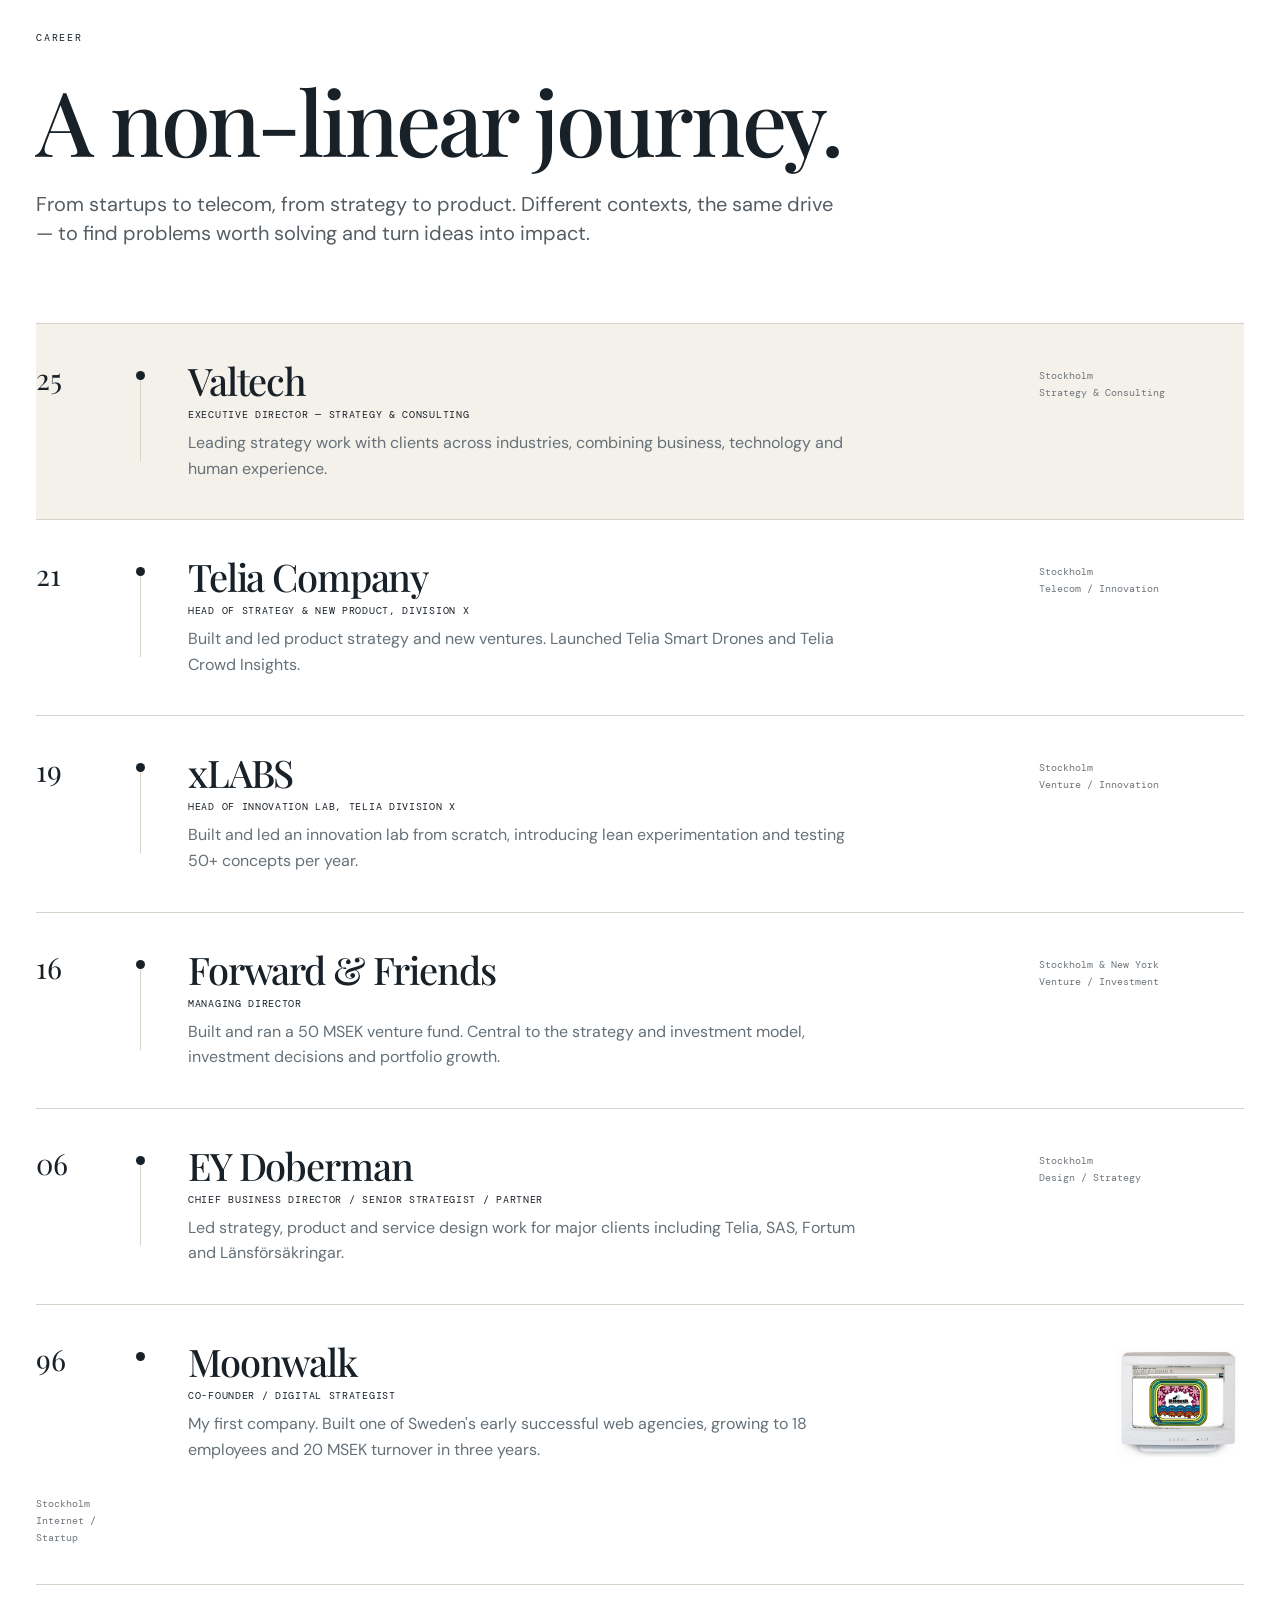
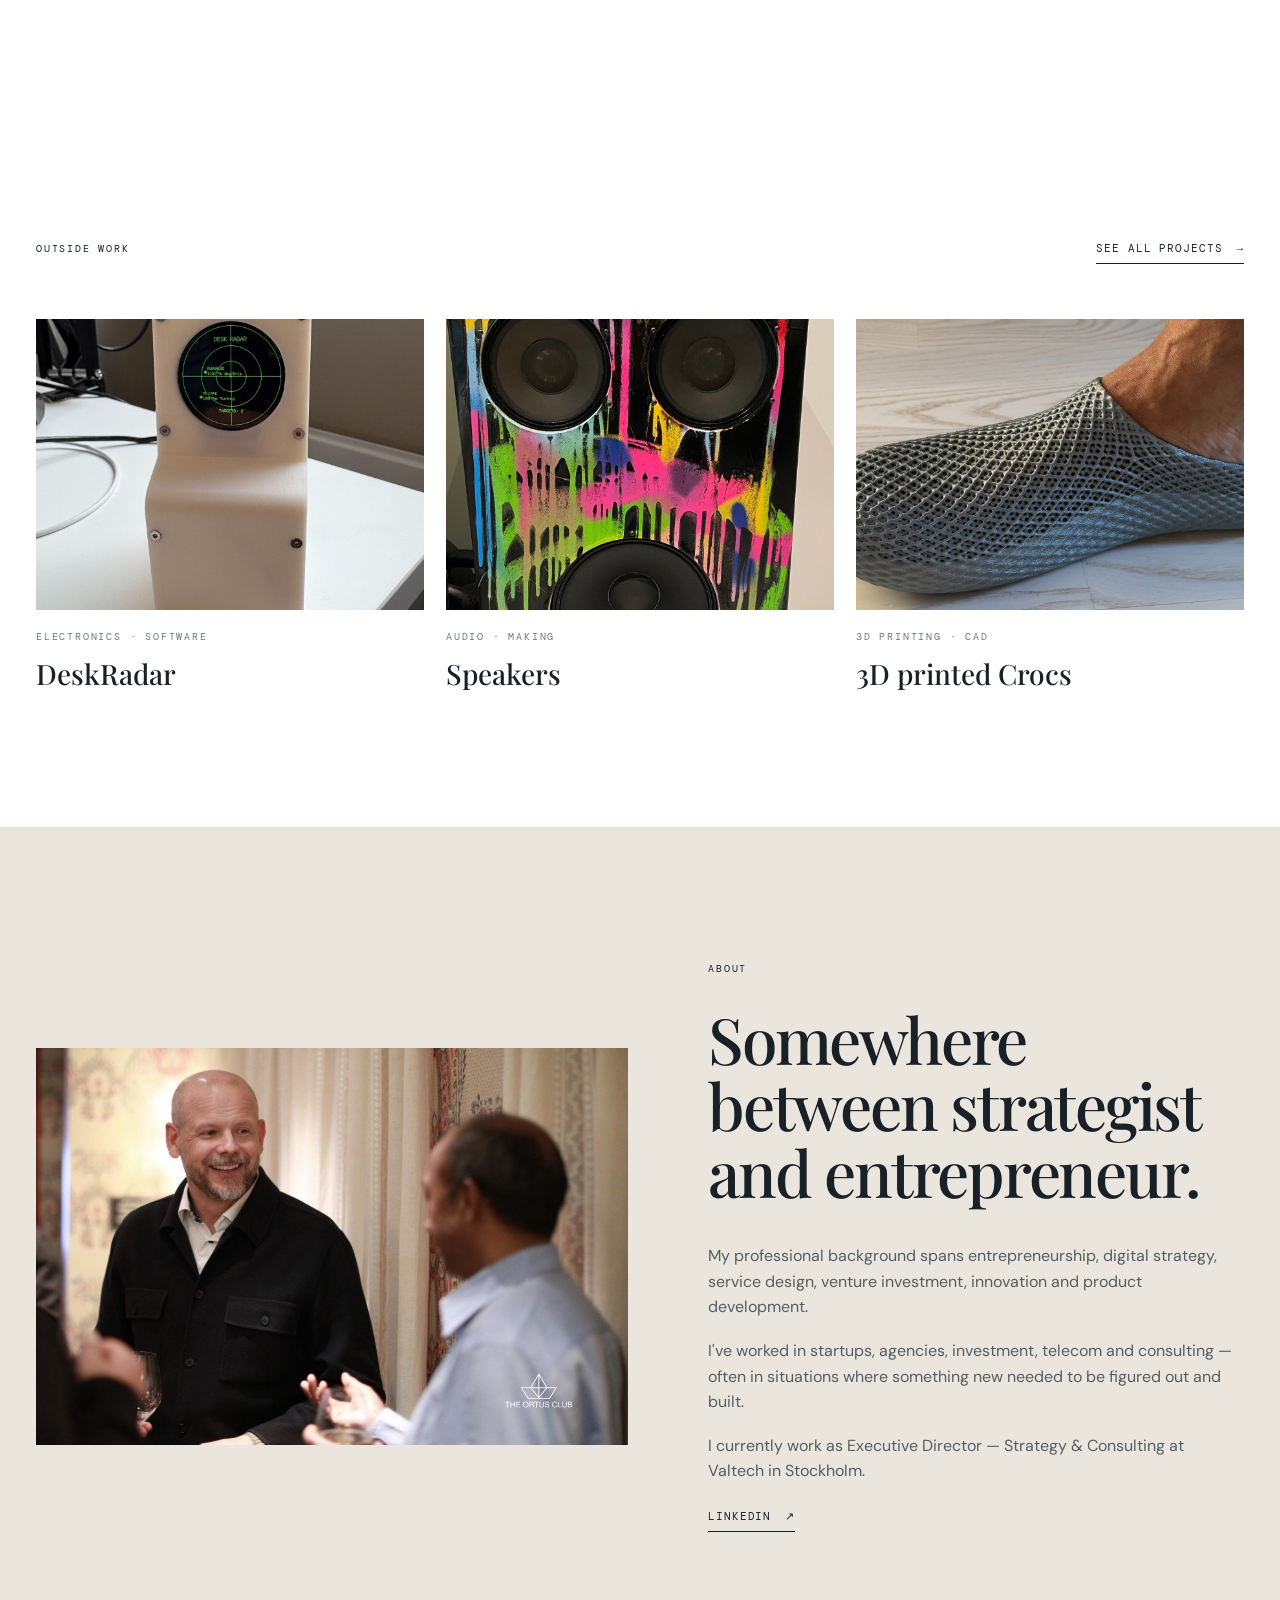
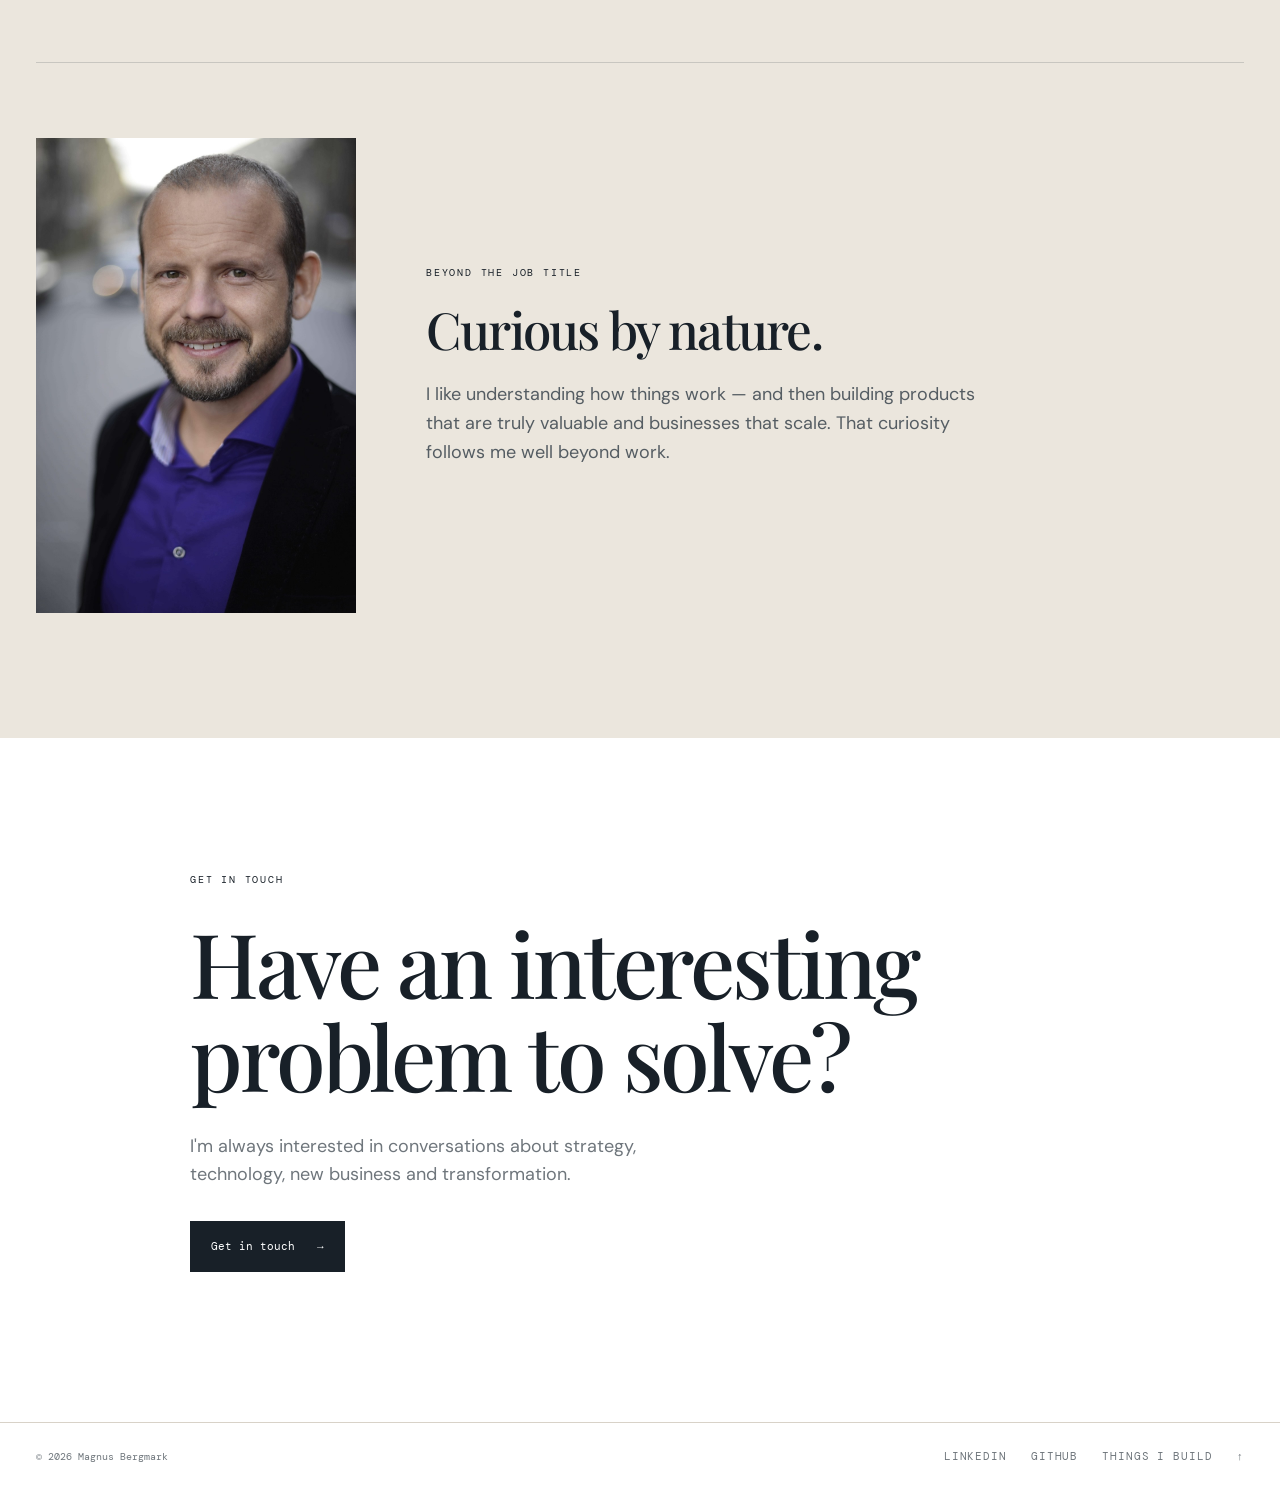
==== commit 82442675: "Refine description of personal interests" ====
--- a/index.html
+++ b/index.html
@@ -248,7 +248,7 @@
                     I currently work as Executive Director — Strategy &amp; Consulting at Valtech
                     in Stockholm.
                 </p>
-                <a class="text-link" href="https://www.linkedin.com/in/magnusbergmark/" target="_blank" rel="noopener">
+                <a class="text-link" href="https://www.linkedin.com/in/magnus-bergmark-95b5331/" target="_blank" rel="noopener">
                     LinkedIn <span>↗</span>
                 </a>
             </div>
@@ -262,7 +262,7 @@
                 <p class="section-label">Beyond the job title</p>
                 <h3>Curious by nature.</h3>
                 <p>
-                    I like understanding how things work — and then building things that truly work and scale. That curiosity follows me well beyond work.
+                    I like understanding how things work — and then building products that are truly valuable and businesses that scale. That curiosity follows me well beyond work.
                 </p>
             </div>
         </div>
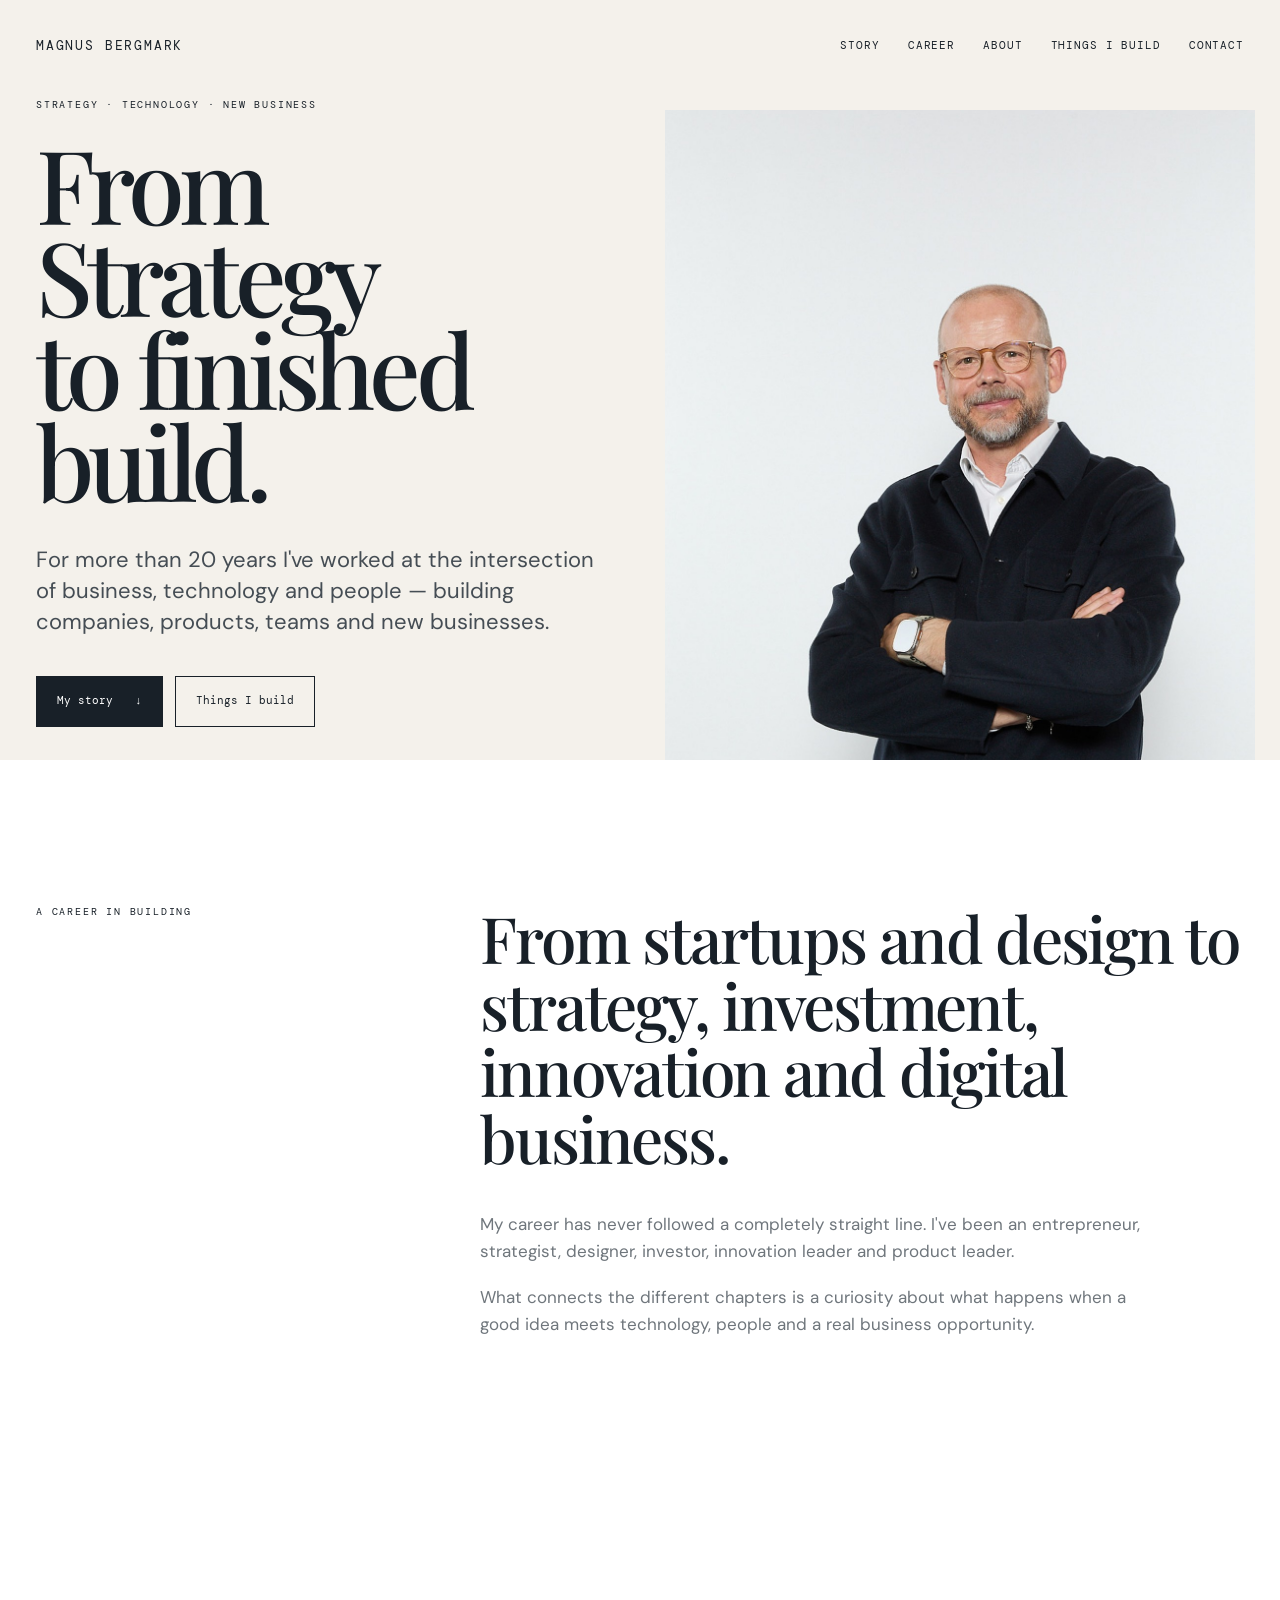
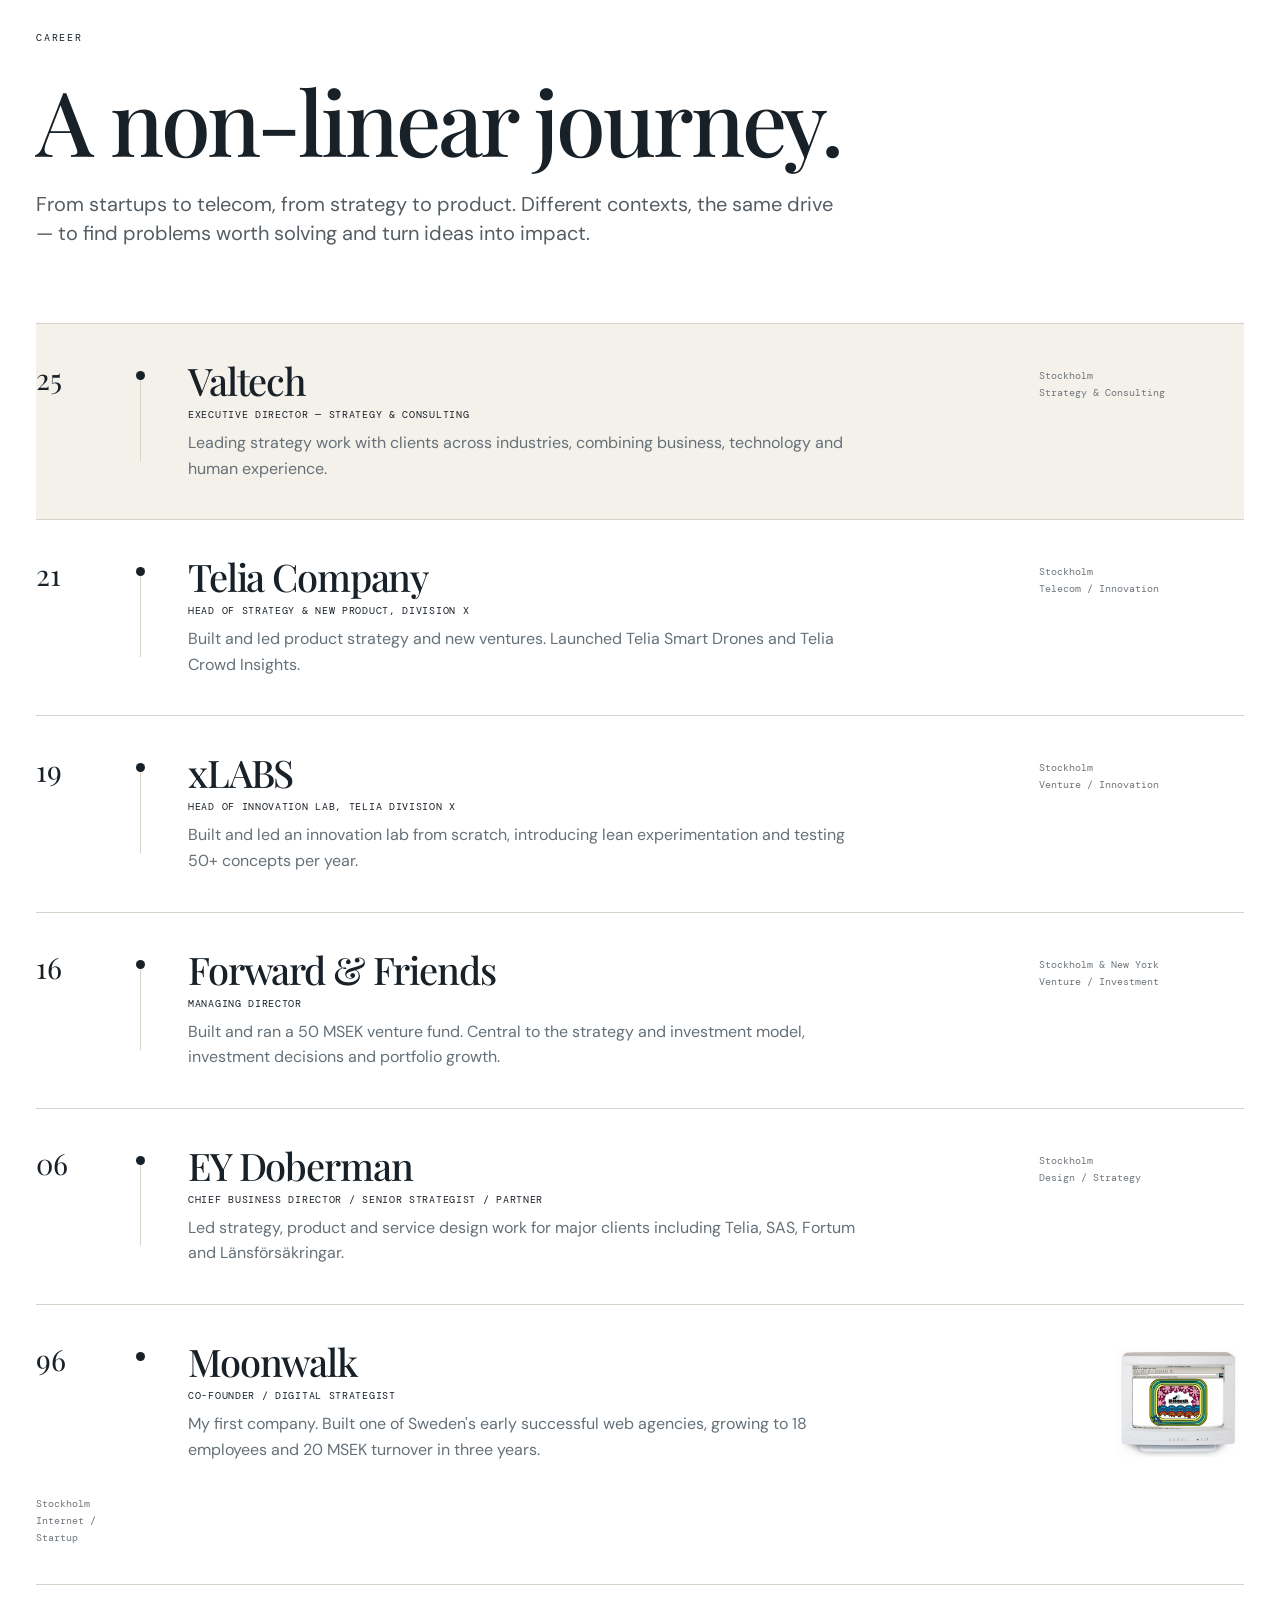
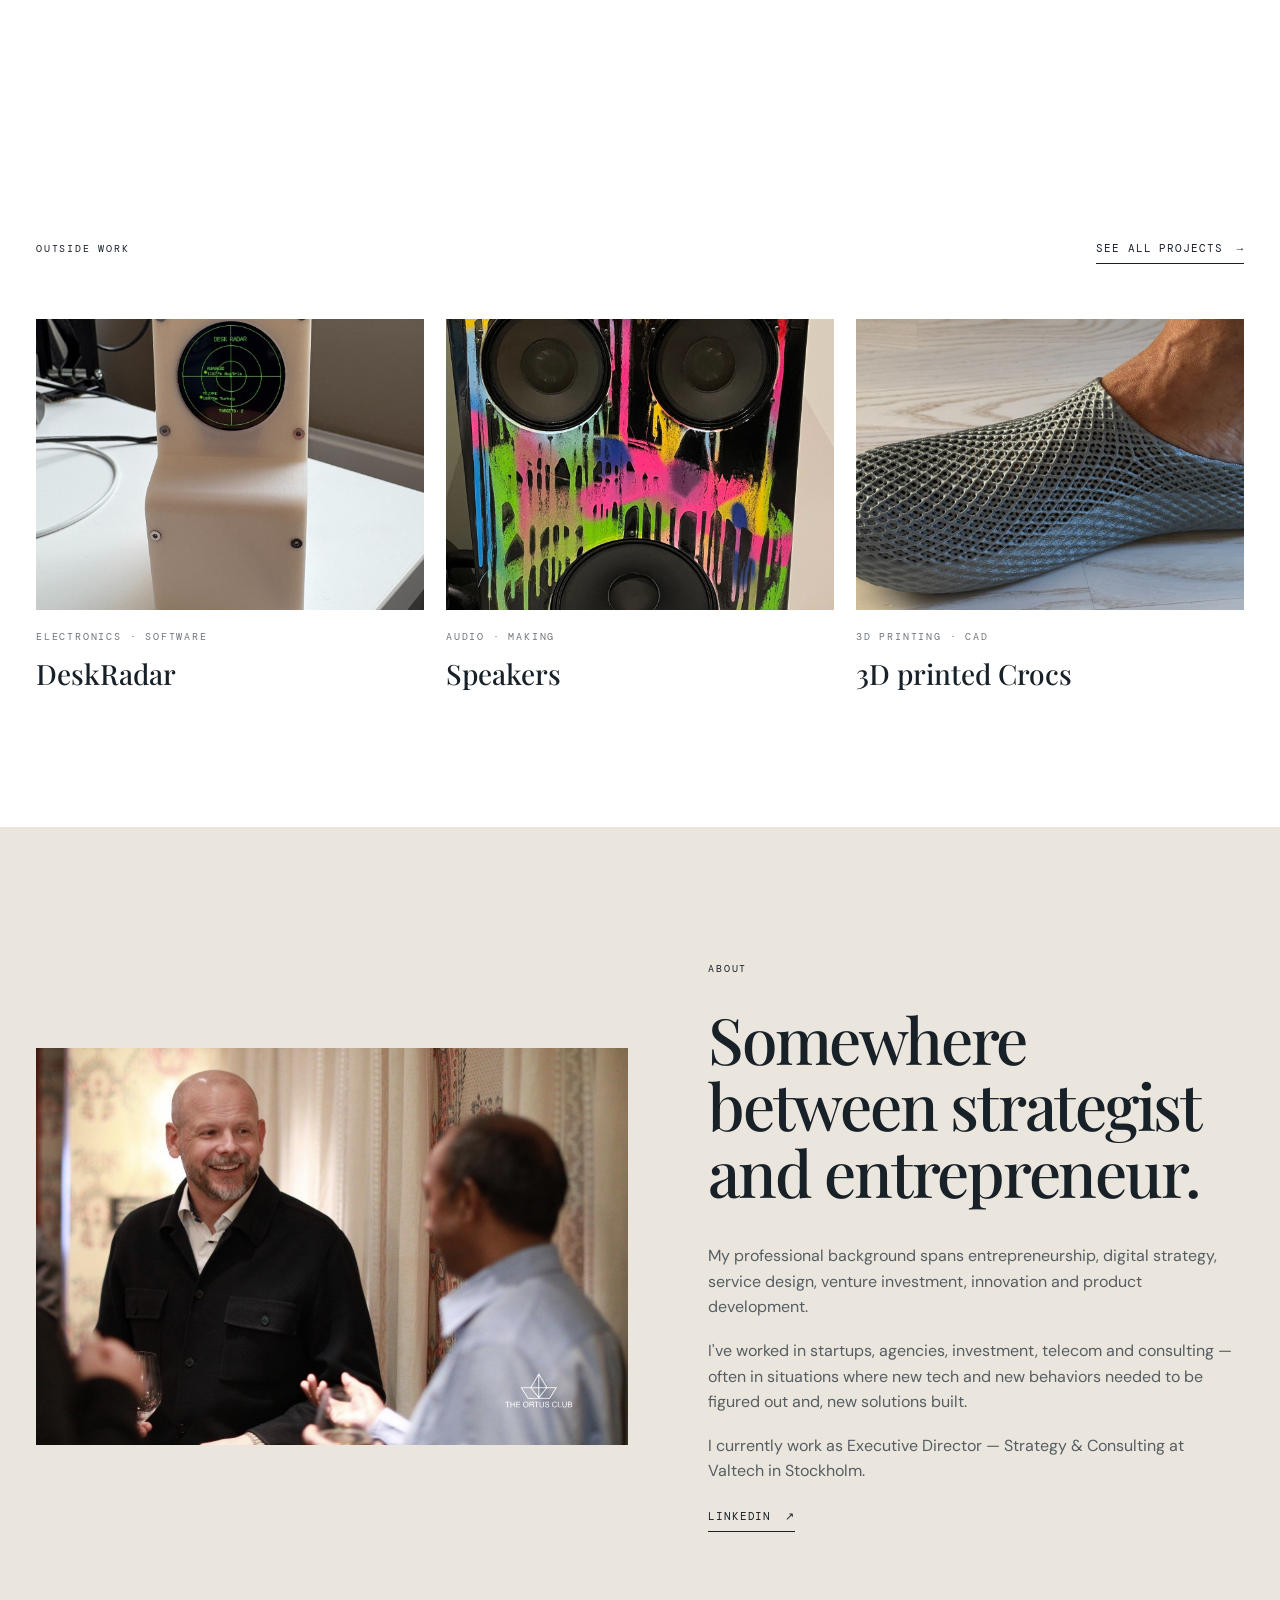
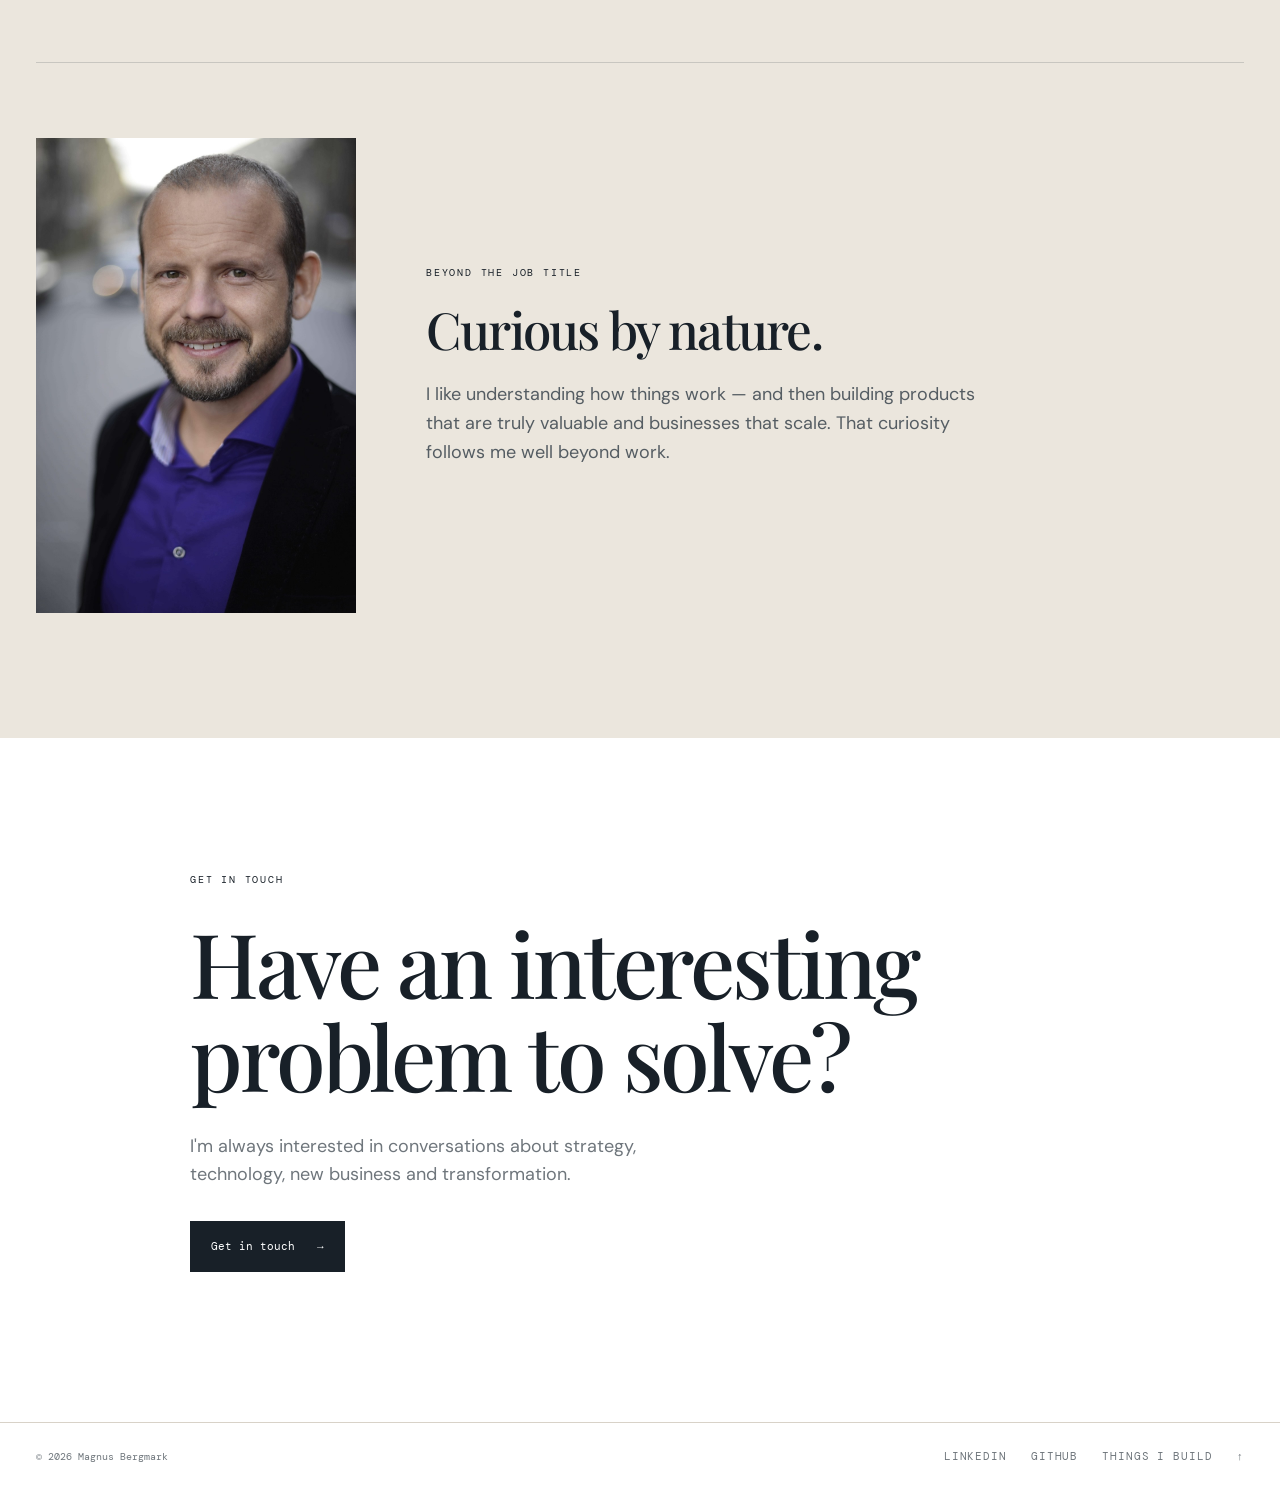
==== commit fb1cef85: "Update index.html" ====
--- a/index.html
+++ b/index.html
@@ -242,7 +242,7 @@
                 </p>
                 <p>
                     I've worked in startups, agencies, investment, telecom and consulting —
-                    often in situations where something new needed to be figured out and built.
+                    often in situations where new tech and new behaviors needed to be figured out and, new solutions built.
                 </p>
                 <p>
                     I currently work as Executive Director — Strategy &amp; Consulting at Valtech
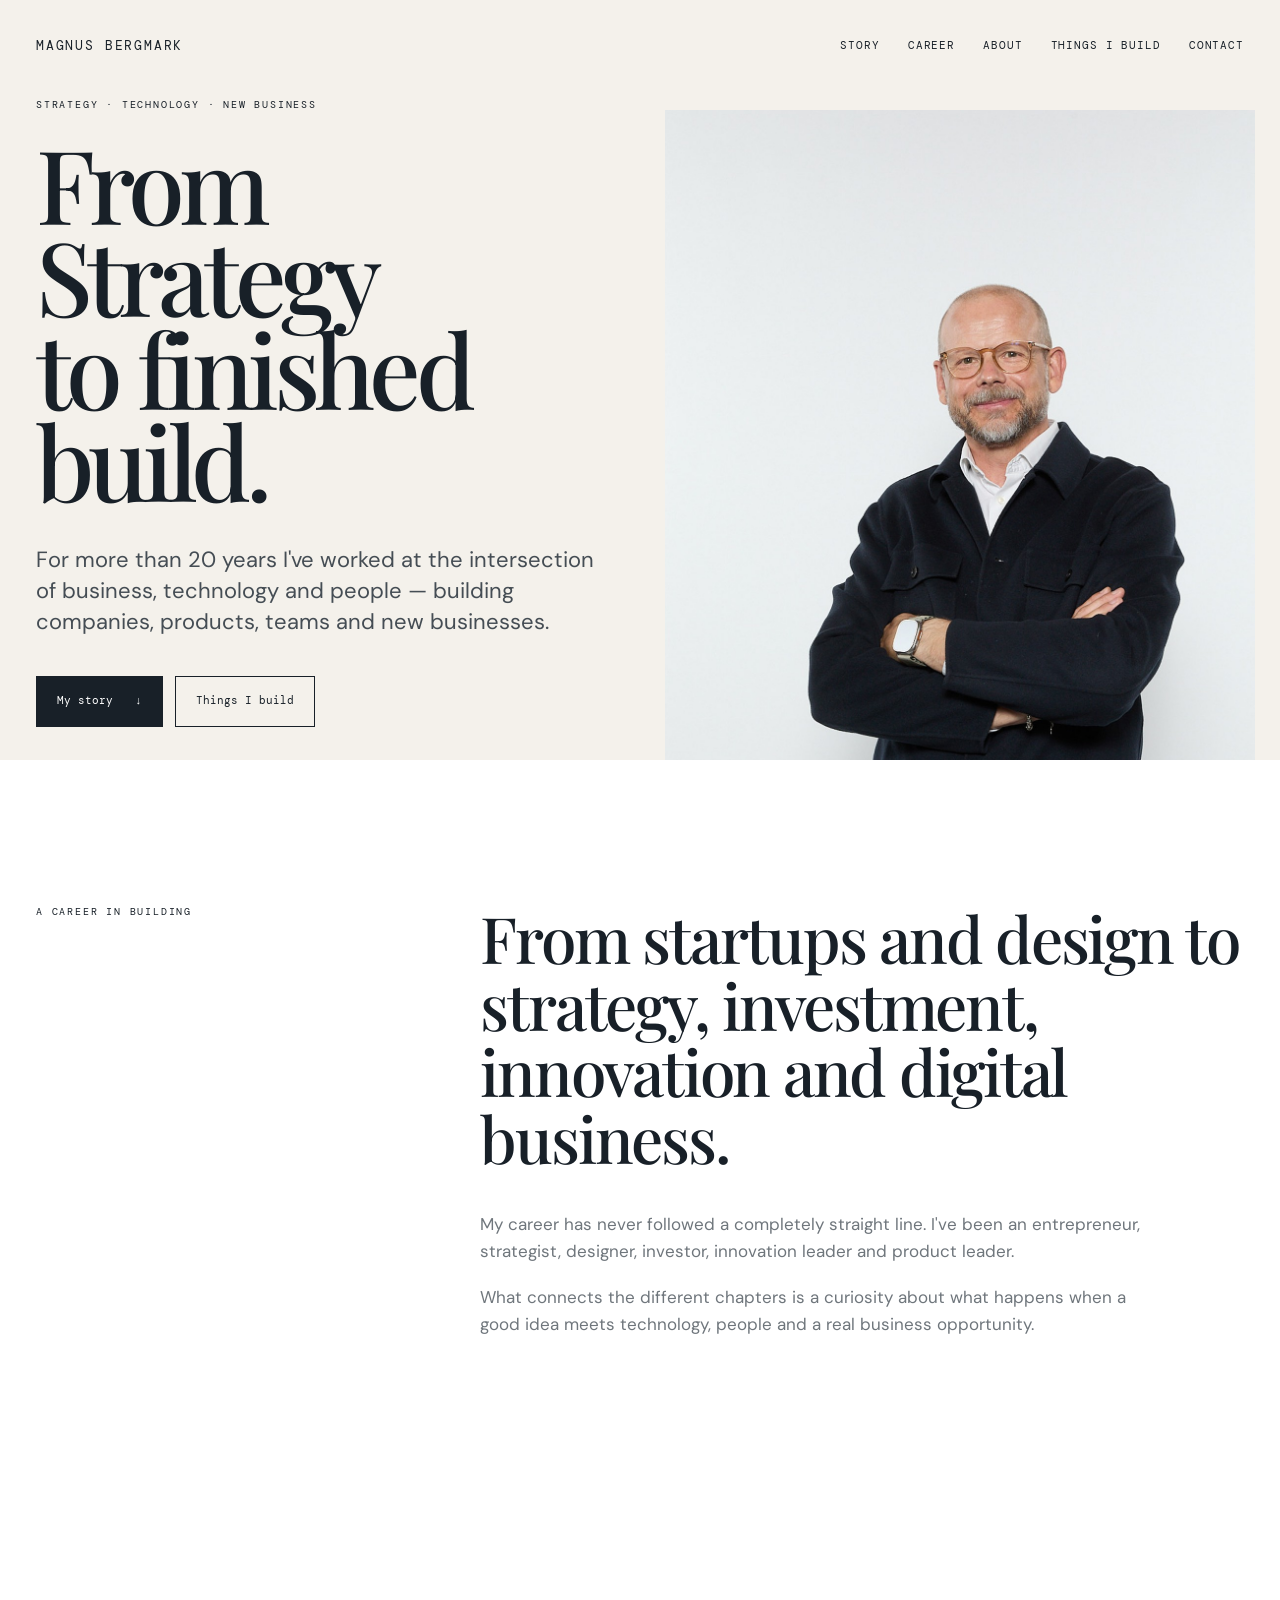
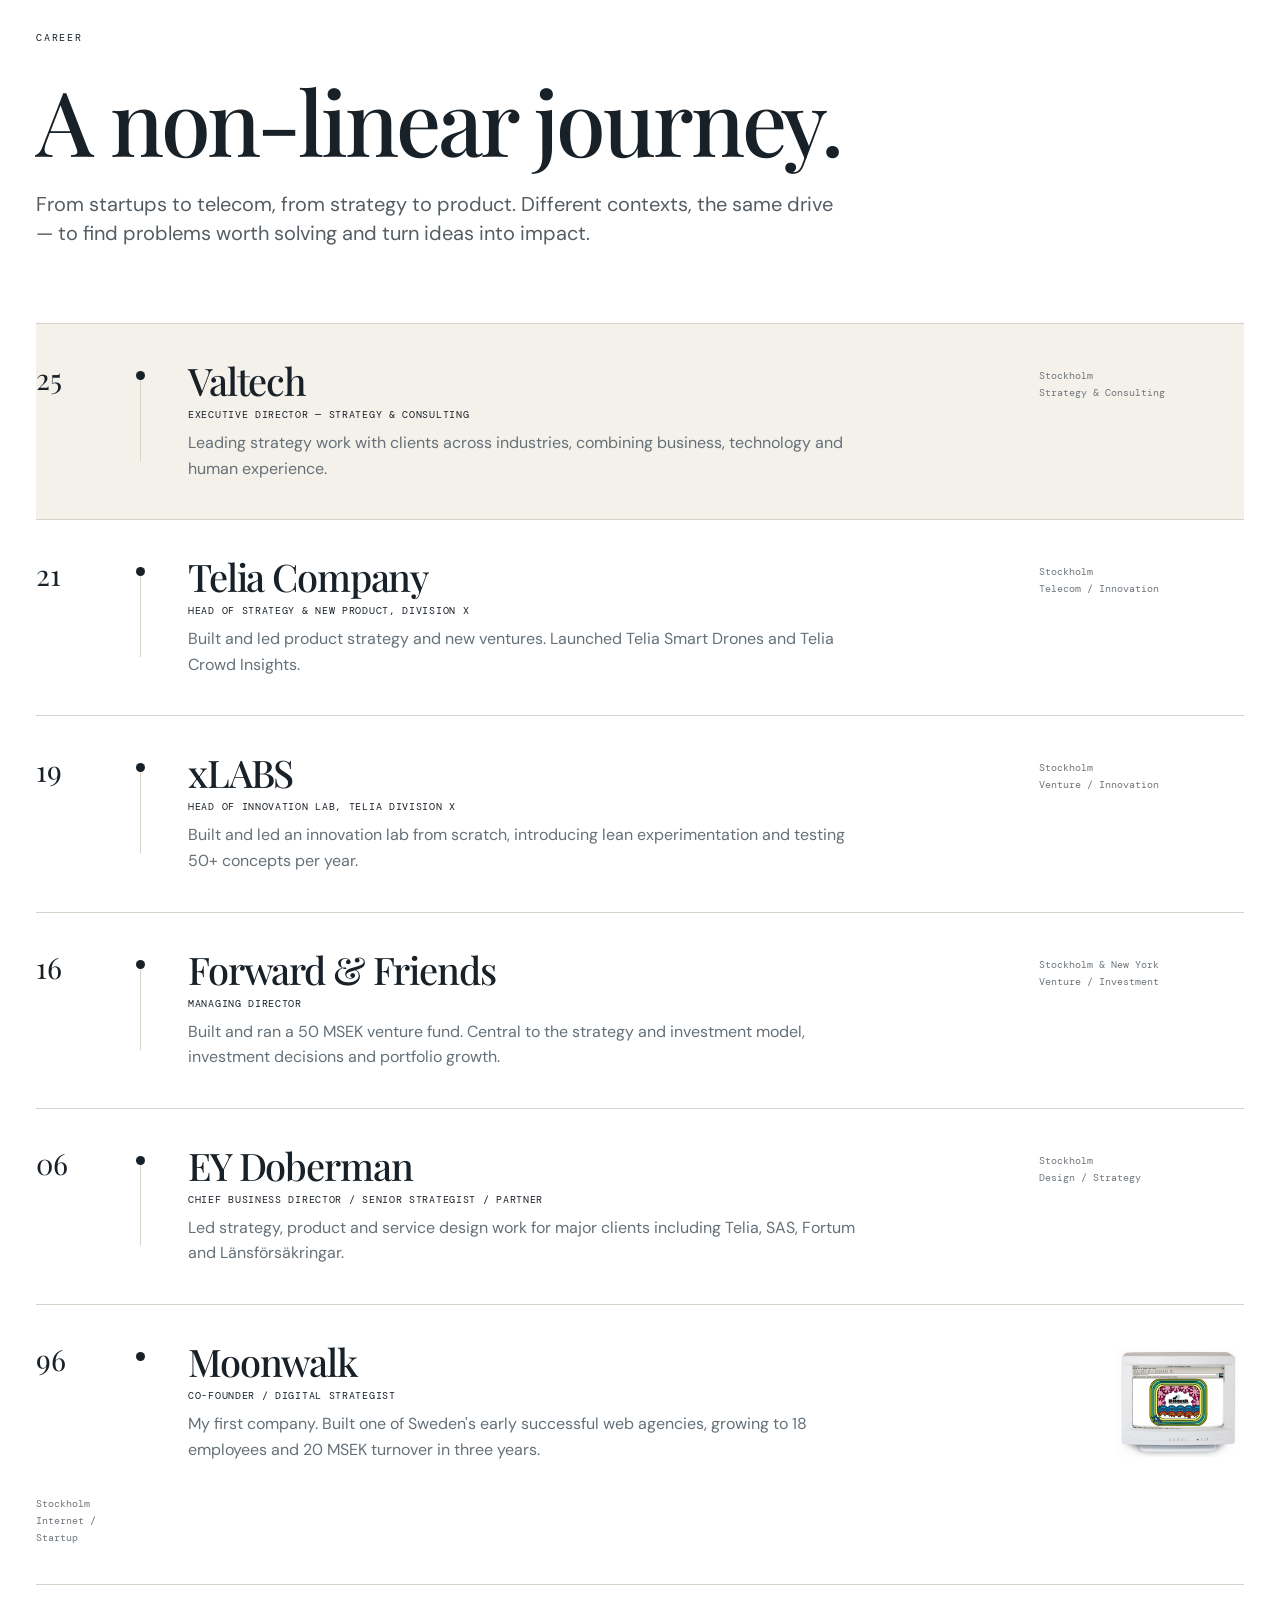
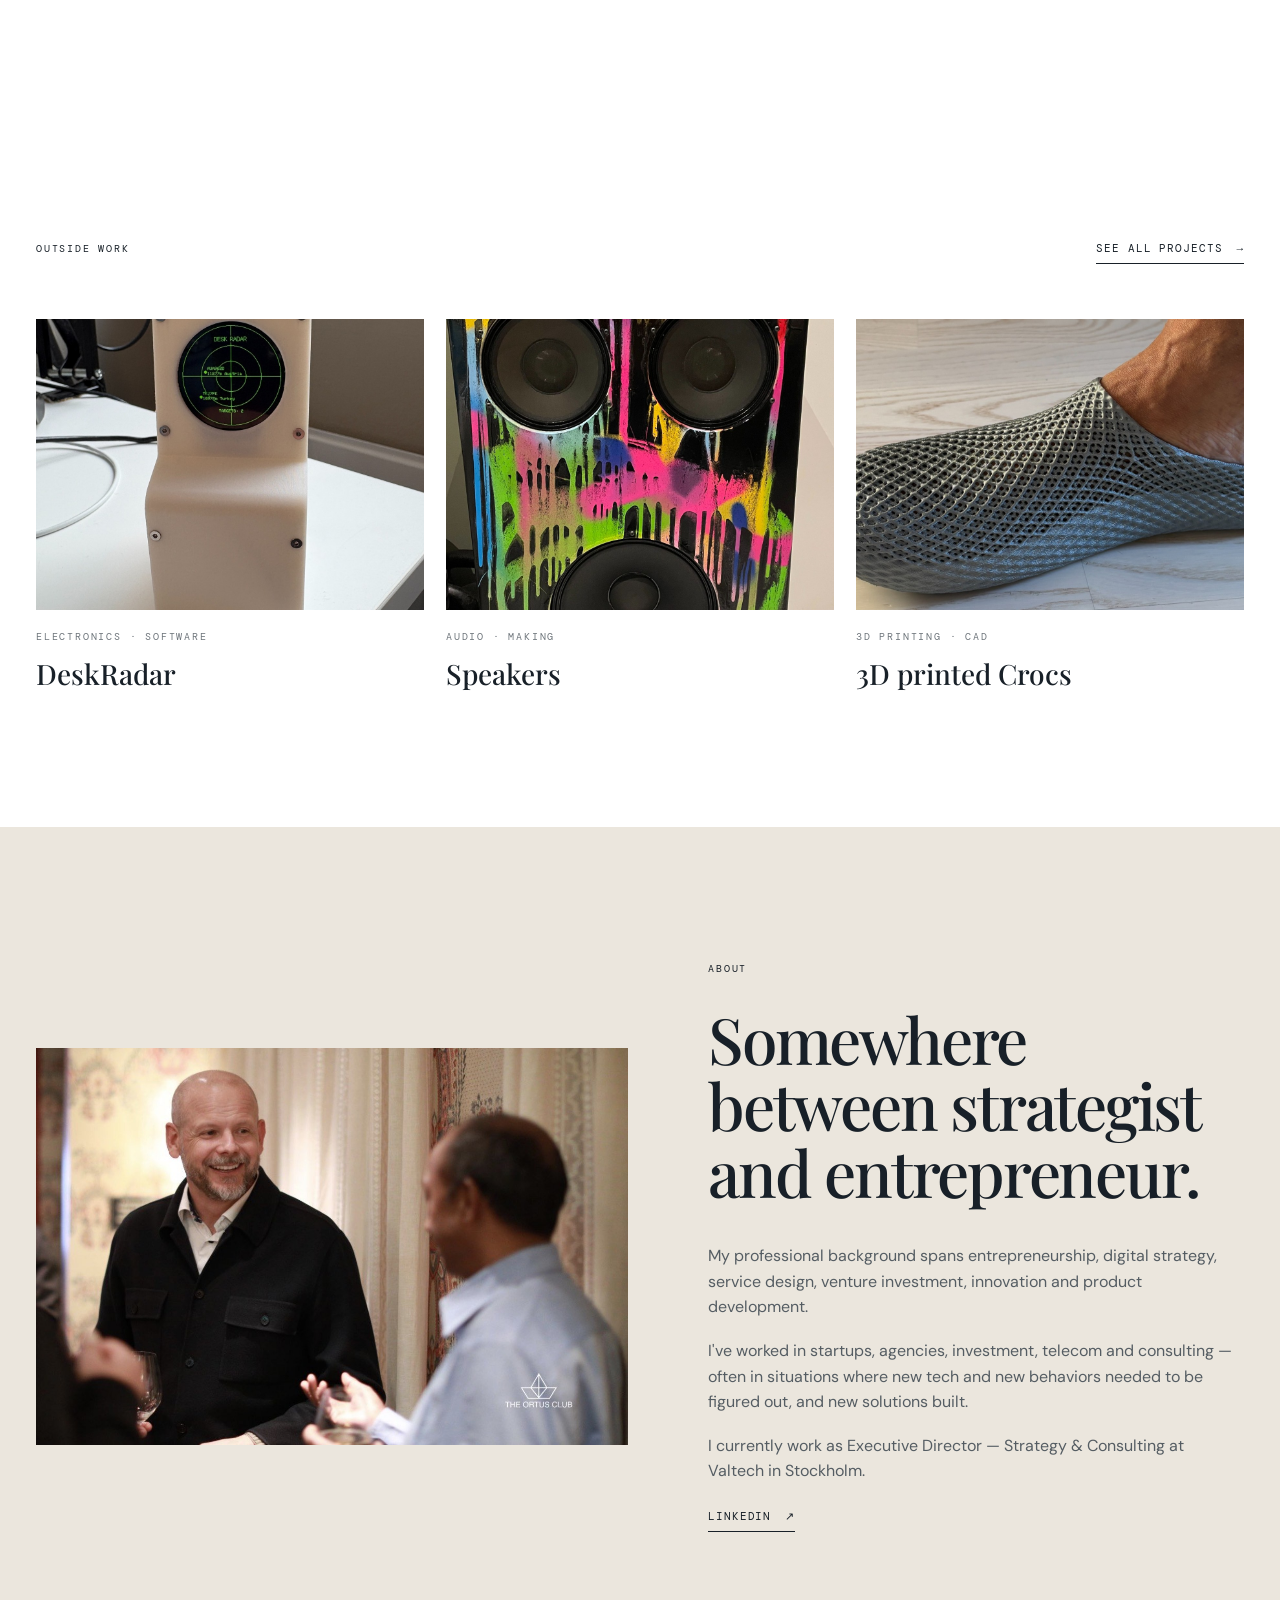
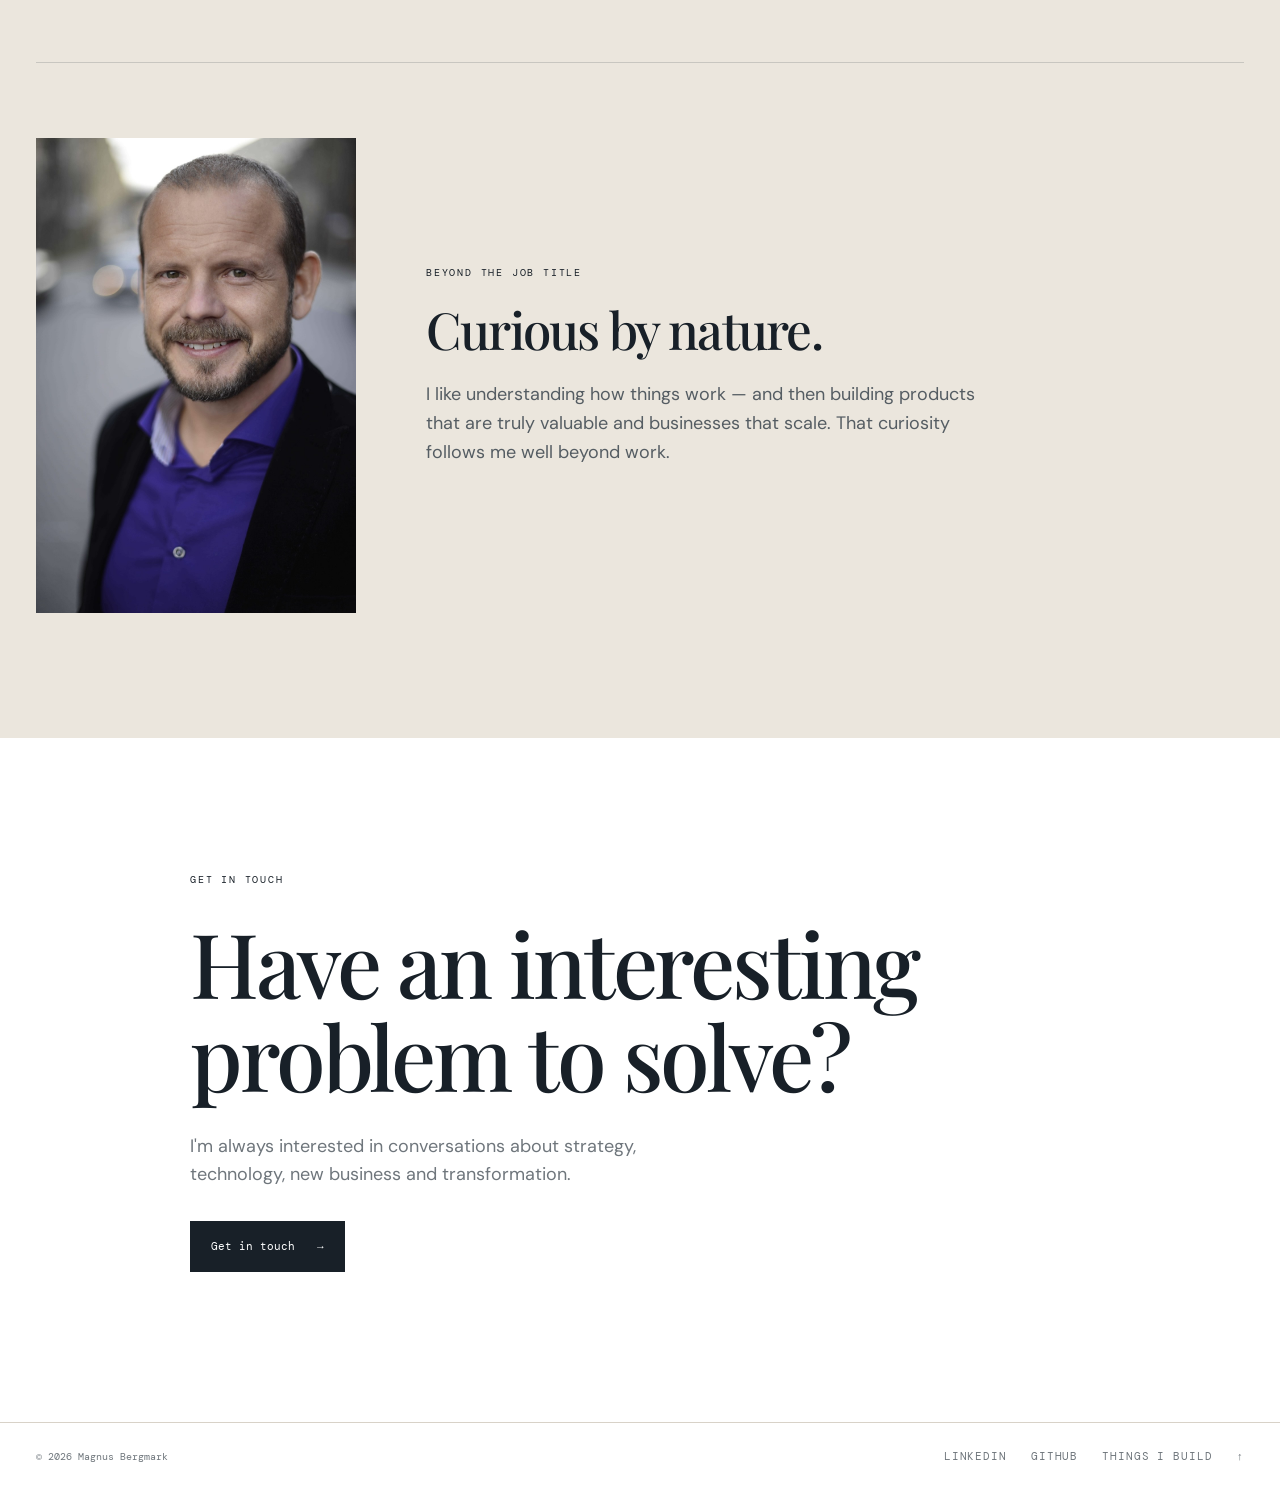
==== commit 2b1ff6d5: "Fix punctuation in index.html paragraph" ====
--- a/index.html
+++ b/index.html
@@ -242,7 +242,7 @@
                 </p>
                 <p>
                     I've worked in startups, agencies, investment, telecom and consulting —
-                    often in situations where new tech and new behaviors needed to be figured out and, new solutions built.
+                    often in situations where new tech and new behaviors needed to be figured out, and new solutions built.
                 </p>
                 <p>
                     I currently work as Executive Director — Strategy &amp; Consulting at Valtech
